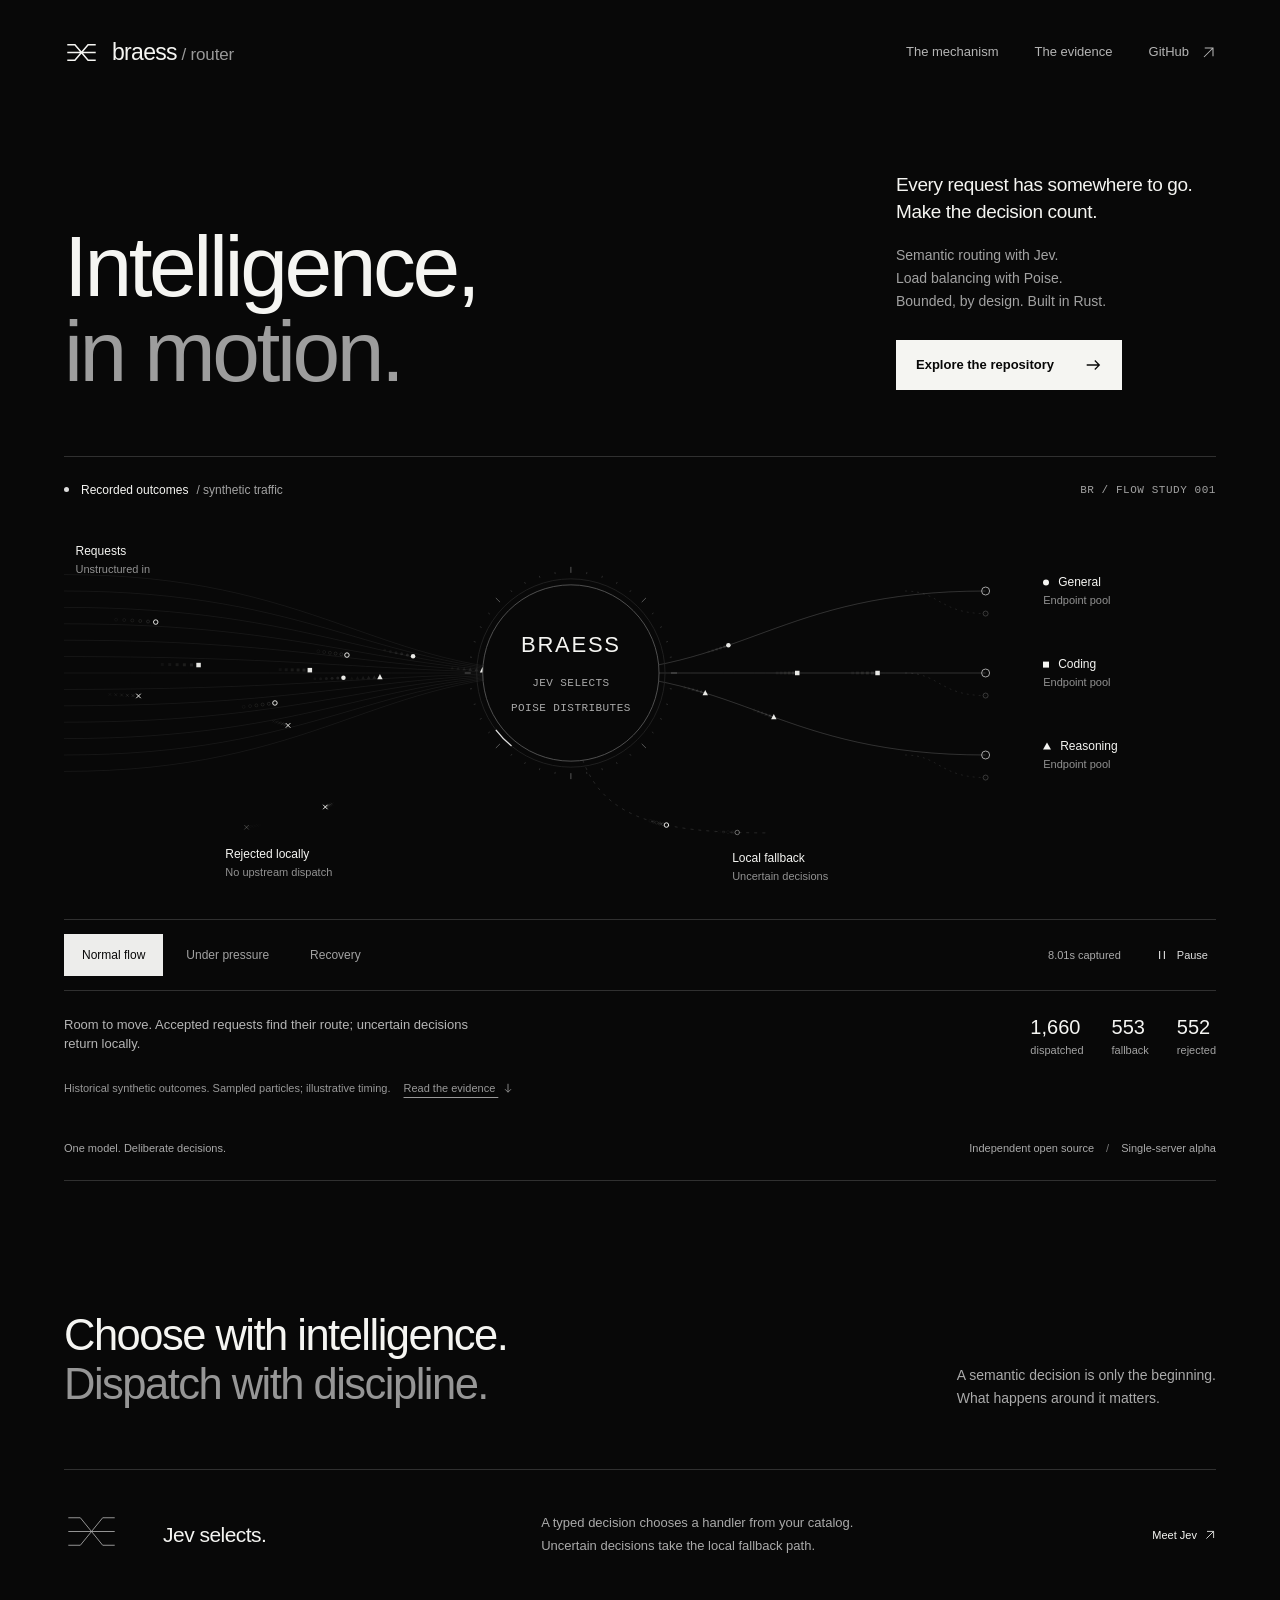
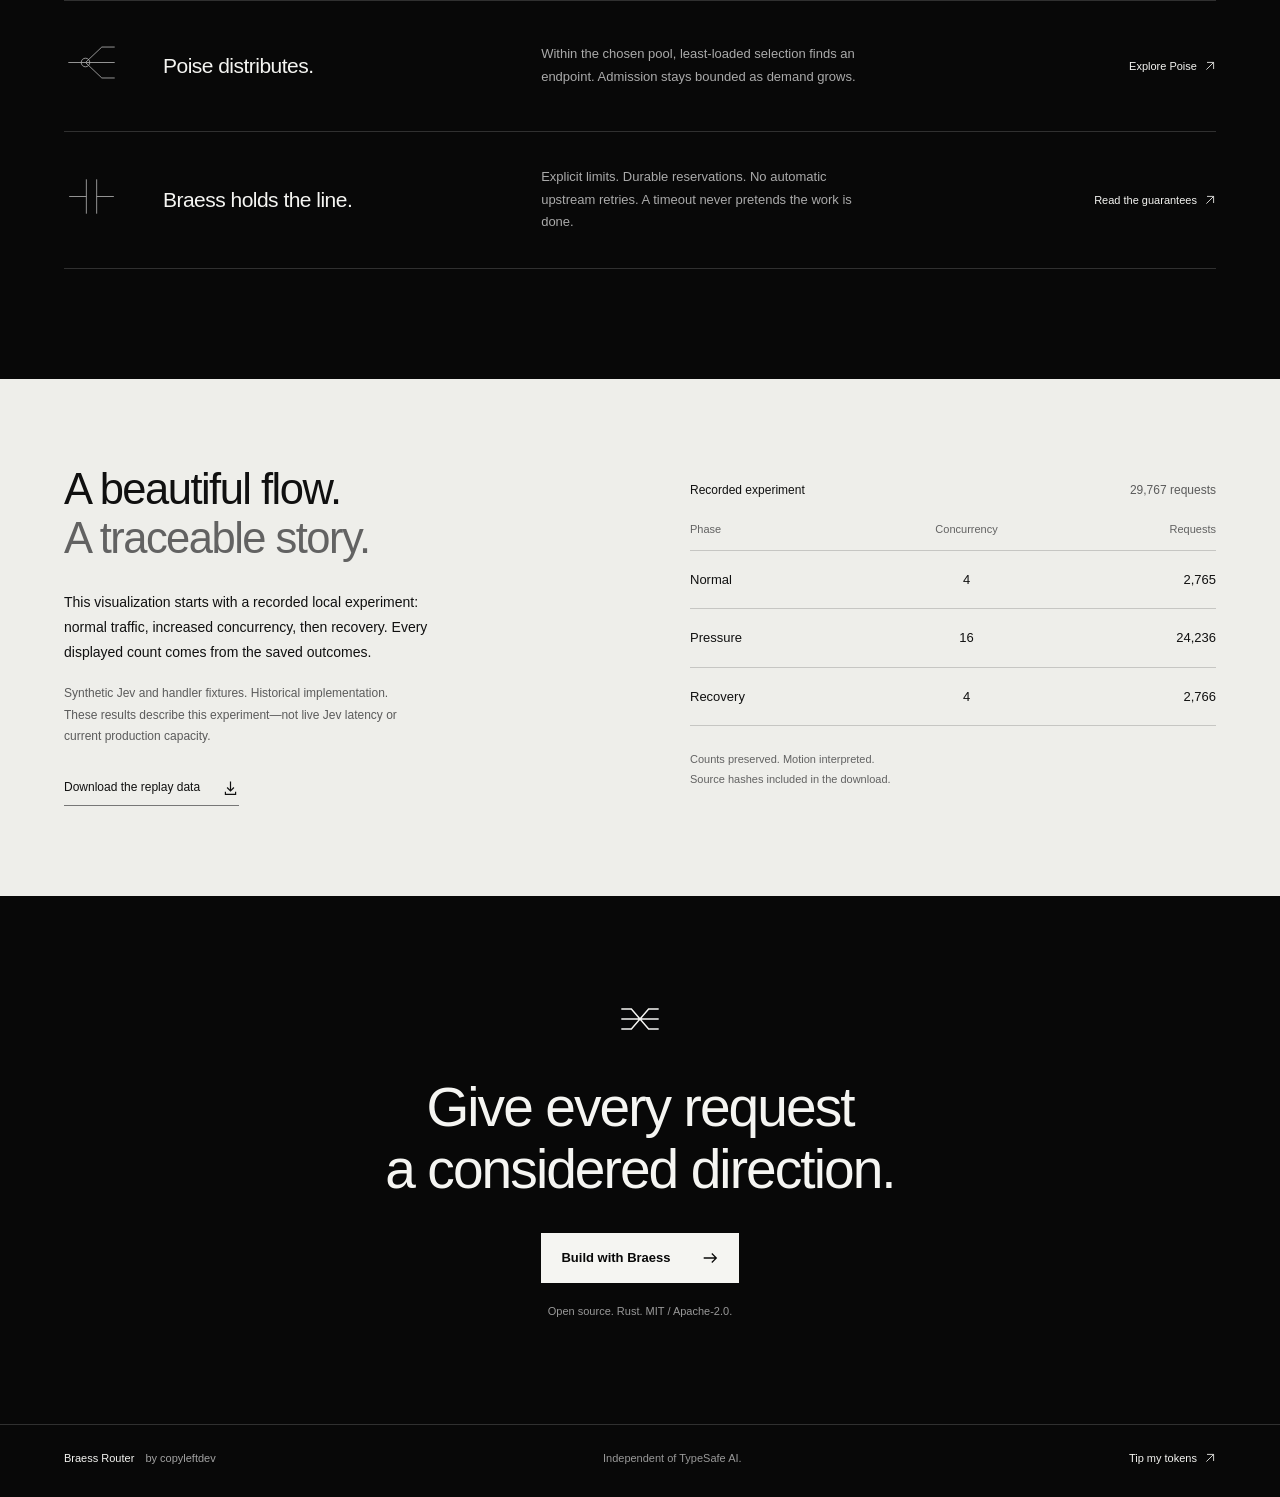
==== site/index.html @ 069a4a08 "Publish interactive Braess landing page through GitHub Pages" ====
<!doctype html>
<html lang="en">
<head>
<meta charset="utf-8"><meta name="viewport" content="width=device-width, initial-scale=1">
<meta name="theme-color" content="#080808">
<link rel="canonical" href="https://copyleftdev.github.io/braess-router/">
<meta property="og:title" content="Braess Router — Intelligence, in motion.">
<meta property="og:type" content="website">
<meta property="og:url" content="https://copyleftdev.github.io/braess-router/">
<meta property="og:description" content="Semantic routing with Jev. Load balancing with Poise. Explore Braess through an interactive traffic visualization.">
<title>Braess Router — Intelligence, in motion.</title>
<meta name="description" content="A bounded Rust semantic router powered by Jev and Poise. Explore recorded synthetic traffic through an interactive routing visualization.">
<link rel="icon" href="assets/mark.svg" type="image/svg+xml">
<link rel="preload" href="assets/archivo-400.ttf" as="font" type="font/ttf" crossorigin>
<link rel="stylesheet" href="style.css">
<script src="traffic-data.js" defer></script><script src="app.js" defer></script>
</head>
<body>
<a class="skip" href="#main">Skip to content</a>
<header class="masthead wrap">
<a class="brand" href="#" aria-label="Braess Router home"><svg viewBox="0 0 32 32" aria-hidden="true"><path d="M3 9h7l12 14h7M3 23h7L22 9h7M3 16h26"/></svg><span>braess<span class="brand-light"> / router</span></span></a>
<nav aria-label="Main navigation"><a href="#mechanism">The mechanism</a><a href="#evidence">The evidence</a><a class="nav-github" href="https://github.com/copyleftdev/braess-router">GitHub <svg viewBox="0 0 20 20" aria-hidden="true"><path d="M4 16 16 4M5 4h11v11"/></svg></a></nav>
</header>
<main id="main">
<section class="hero wrap" aria-labelledby="hero-title">
<div class="hero-heading"><h1 id="hero-title">Intelligence,<br><span>in motion.</span></h1><div class="hero-copy"><p>Every request has somewhere to go.<br>Make the decision count.</p><p class="intro">Semantic routing with Jev.<br>Load balancing with Poise.<br>Bounded, by design. Built in Rust.</p><a class="button" href="https://github.com/copyleftdev/braess-router">Explore the repository <svg viewBox="0 0 20 20" aria-hidden="true"><path d="M3 10h14m-5-5 5 5-5 5"/></svg></a></div></div>
<div class="instrument" id="replay">
<div class="instrument-heading"><span class="replay-label"><span class="signal" aria-hidden="true"></span>Recorded outcomes <span class="muted">/ synthetic traffic</span></span><span class="instrument-id">BR / FLOW STUDY 001</span></div>
<div class="flow-stage"><canvas id="traffic" aria-hidden="true"></canvas>
<div class="diagram-label intake"><strong>Requests</strong><span>Unstructured in</span></div>
<div class="router-label"><span class="router-word">BRAESS</span><span>JEV SELECTS<br>POISE DISTRIBUTES</span></div>
<div class="diagram-label route route-general"><strong><i class="shape circle"></i>General</strong><span>Endpoint pool</span></div>
<div class="diagram-label route route-coding"><strong><i class="shape square"></i>Coding</strong><span>Endpoint pool</span></div>
<div class="diagram-label route route-reasoning"><strong><i class="shape triangle"></i>Reasoning</strong><span>Endpoint pool</span></div>
<div class="diagram-label fallback"><strong>Local fallback</strong><span>Uncertain decisions</span></div>
<div class="diagram-label rejected"><strong>Rejected locally</strong><span>No upstream dispatch</span></div>
</div>
<p class="sr-only">Requests move into Braess. Jev chooses general, coding or reasoning; Poise chooses an endpoint in that pool. Uncertain decisions return locally. Requests rejected at admission never reach Jev. Motion is illustrative; recorded counts appear below.</p>
<div class="replay-controls"><div class="phase-tabs" role="group" aria-label="Traffic phase"><button data-phase="0" aria-pressed="true">Normal flow</button><button data-phase="1" aria-pressed="false">Under pressure</button><button data-phase="2" aria-pressed="false">Recovery</button></div><div class="playback"><span id="phase-time">8.01s captured</span><button id="play-toggle" aria-label="Pause animation"><svg class="pause-icon" viewBox="0 0 20 20" aria-hidden="true"><path d="M7 5v10M13 5v10"/></svg><span>Pause</span></button></div></div>
<div class="phase-detail" aria-live="polite"><p id="phase-story">Room to move. Accepted requests find their route; uncertain decisions return locally.</p><div class="phase-counts"><span><strong id="count-routed">1,660</strong> dispatched</span><span><strong id="count-fallback">553</strong> fallback</span><span><strong id="count-rejected">552</strong> rejected</span></div></div>
<p class="replay-note">Historical synthetic outcomes. Sampled particles; illustrative timing. <a href="#evidence">Read the evidence <svg class="inline-arrow" viewBox="0 0 20 20" aria-hidden="true"><path d="M10 3v14m-5-5 5 5 5-5"/></svg></a></p>
<noscript><p class="no-script">The interactive replay needs JavaScript. The mechanism and recorded experiment remain available below.</p></noscript>
</div>
<div class="hero-foot"><span>One model. Deliberate decisions.</span><span>Independent open source <span class="separator">/</span> Single-server alpha</span></div>
</section>
<section id="mechanism" class="mechanism wrap" aria-labelledby="mechanism-title"><div class="section-lead"><h2 id="mechanism-title">Choose with intelligence.<br><span>Dispatch with discipline.</span></h2><p>A semantic decision is only the beginning.<br>What happens around it matters.</p></div><div class="mechanism-rows">
<article><div class="mechanism-glyph" aria-hidden="true"><svg viewBox="0 0 64 64"><path d="M5 16h14l26 32h14M5 32h54M5 48h14l26-32h14"/></svg></div><h3>Jev selects.</h3><p>A typed decision chooses a handler from your catalog. Uncertain decisions take the local fallback path.</p><a href="https://docs.typesafe.ai/introduction">Meet Jev <svg class="inline-arrow" viewBox="0 0 20 20" aria-hidden="true"><path d="M4 16 16 4M5 4h11v11"/></svg></a></article>
<article><div class="mechanism-glyph" aria-hidden="true"><svg viewBox="0 0 64 64"><path d="M5 32h20m0 0 19-18h15M25 32h34M25 32l19 18h15"/><circle cx="25" cy="32" r="5"/></svg></div><h3>Poise distributes.</h3><p>Within the chosen pool, least-loaded selection finds an endpoint. Admission stays bounded as demand grows.</p><a href="https://github.com/copyleftdev/poise-rs">Explore Poise <svg class="inline-arrow" viewBox="0 0 20 20" aria-hidden="true"><path d="M4 16 16 4M5 4h11v11"/></svg></a></article>
<article><div class="mechanism-glyph" aria-hidden="true"><svg viewBox="0 0 64 64"><path d="M6 32h20m12 0h20M26 12v40M38 12v40"/></svg></div><h3>Braess holds the line.</h3><p>Explicit limits. Durable reservations. No automatic upstream retries. A timeout never pretends the work is done.</p><a href="https://github.com/copyleftdev/braess-router/blob/main/docs/OPERATIONS.md">Read the guarantees <svg class="inline-arrow" viewBox="0 0 20 20" aria-hidden="true"><path d="M4 16 16 4M5 4h11v11"/></svg></a></article>
</div></section>
<section id="evidence" class="evidence" aria-labelledby="evidence-title"><div class="wrap evidence-inner"><div><h2 id="evidence-title">A beautiful flow.<br><span>A traceable story.</span></h2><p>This visualization starts with a recorded local experiment: normal traffic, increased concurrency, then recovery. Every displayed count comes from the saved outcomes.</p><p class="evidence-limit">Synthetic Jev and handler fixtures. Historical implementation. These results describe this experiment—not live Jev latency or current production capacity.</p><a class="text-link" href="traffic-data.json" download>Download the replay data <svg viewBox="0 0 20 20" aria-hidden="true"><path d="M10 3v11m-4-4 4 4 4-4M4 15v3h12v-3"/></svg></a></div><div class="evidence-table"><div class="table-title"><span>Recorded experiment</span><span>29,767 requests</span></div><table><caption class="sr-only">Historical synthetic request outcomes by load phase</caption><thead><tr><th scope="col">Phase</th><th scope="col">Concurrency</th><th scope="col">Requests</th></tr></thead><tbody><tr><th scope="row">Normal</th><td>4</td><td>2,765</td></tr><tr><th scope="row">Pressure</th><td>16</td><td>24,236</td></tr><tr><th scope="row">Recovery</th><td>4</td><td>2,766</td></tr></tbody></table><p>Counts preserved. Motion interpreted.<br>Source hashes included in the download.</p></div></div></section>
<section class="closing wrap"><div class="closing-mark" aria-hidden="true"><svg viewBox="0 0 32 32"><path d="M3 9h7l12 14h7M3 23h7L22 9h7M3 16h26"/></svg></div><h2>Give every request<br>a considered direction.</h2><a class="button" href="https://github.com/copyleftdev/braess-router">Build with Braess <svg viewBox="0 0 20 20" aria-hidden="true"><path d="M3 10h14m-5-5 5 5-5 5"/></svg></a><p>Open source. Rust. MIT / Apache-2.0.</p></section>
</main><footer class="wrap"><span>Braess Router <span class="muted">by copyleftdev</span></span><p>Independent of TypeSafe AI.</p><a href="https://tokentip.to/@copyleftdev">Tip my tokens <svg class="inline-arrow" viewBox="0 0 20 20" aria-hidden="true"><path d="M4 16 16 4M5 4h11v11"/></svg></a></footer>
</body></html>
---- site/style.css ----
@font-face{font-family:Archivo;src:url('assets/archivo-400.ttf') format('truetype');font-weight:400;font-display:swap}
@font-face{font-family:Archivo;src:url('assets/archivo-600.ttf') format('truetype');font-weight:600;font-display:swap}
:root{--bg:#080808;--ink:#f5f5f2;--muted:#a2a2a2;--line:#303030;--surface:#111;--font:Archivo,Helvetica,sans-serif;--space:clamp(22px,5vw,80px)}
*{box-sizing:border-box}html{scroll-behavior:smooth;scroll-padding-top:30px;scrollbar-color:#666 var(--bg)}body{margin:0;background:var(--bg);color:var(--ink);font-family:var(--font);font-size:16px;line-height:1.5;-webkit-font-smoothing:antialiased}::selection{background:#eee;color:#080808}a{color:inherit;text-decoration:none;text-underline-offset:5px}button{font:inherit;cursor:pointer}button,a{-webkit-tap-highlight-color:transparent}a:focus-visible,button:focus-visible{outline:2px solid var(--ink);outline-offset:6px}svg{fill:none;stroke:currentColor;stroke-width:1.4;width:20px;height:20px}button:disabled{opacity:.5;cursor:default}.wrap{max-width:1440px;margin-inline:auto;padding-inline:var(--space)}.muted{color:var(--muted)}.sr-only{position:absolute;width:1px;height:1px;padding:0;margin:-1px;overflow:hidden;clip:rect(0,0,0,0);white-space:nowrap;border:0}.skip{position:fixed;top:10px;left:10px;background:var(--ink);color:var(--bg);padding:12px 20px;z-index:10;transform:translateY(-150%)}.skip:focus{transform:translateY(0)}
.masthead{height:104px;display:flex;align-items:center;justify-content:space-between;gap:24px}.brand{display:flex;align-items:center;gap:13px;font-size:23px;letter-spacing:-.03em}.brand svg{width:35px;height:35px}.brand-light{color:#999;font-size:17px;letter-spacing:-.01em}.masthead nav{display:flex;align-items:center;gap:36px;font-size:13px}.masthead nav a{color:#b5b5b5}.masthead nav a:hover{color:var(--ink)}.nav-github{display:flex;gap:12px;align-items:center}.nav-github svg{width:15px;height:15px}
.hero-heading{display:flex;justify-content:space-between;align-items:flex-end;gap:48px;padding-top:68px;padding-bottom:62px}h1,h2,h3,p{margin:0}h1{font-size:clamp(58px,6.7vw,96px);line-height:.99;font-weight:400;letter-spacing:-.04em;text-wrap:balance}h1 span{color:#9d9d9d}.hero-copy{width:320px;padding-bottom:4px}.hero-copy>p:first-child{font-size:19px;line-height:1.4;letter-spacing:-.02em}.intro{color:var(--muted);font-size:14px;line-height:1.65;margin-top:19px}.button{display:inline-flex;align-items:center;justify-content:space-between;gap:30px;background:var(--ink);color:var(--bg);font-size:13px;font-weight:600;padding:15px 20px;min-height:48px;transition:background .2s}.button:hover{background:#cecece}.hero-copy .button{margin-top:27px}.button svg{width:18px;height:18px}
.instrument{border-top:1px solid var(--line)}.instrument-heading{display:flex;justify-content:space-between;align-items:center;gap:16px;padding-top:24px;font-size:12px}.replay-label{display:flex;align-items:center;gap:8px}.signal{width:5px;height:5px;border-radius:50%;background:#ddd;margin-right:4px}.instrument-id{font:11px/1.5 monospace;letter-spacing:.05em;color:var(--muted)}.flow-stage{position:relative;height:410px;margin-top:10px}canvas{display:block;width:100%;height:100%}.diagram-label{position:absolute;pointer-events:none;font-size:12px;line-height:1.6}.diagram-label strong{font-weight:400;display:flex;align-items:center;gap:9px}.diagram-label span{display:block;color:#929292;font-size:11px}.intake{left:1%;top:8%}.router-label{position:absolute;top:40%;left:44%;transform:translate(-50%,-50%);text-align:center;pointer-events:none}.router-word{display:block;font-size:22px;letter-spacing:.08em;margin-bottom:8px}.router-label>span:last-child{font:11px/1.8 monospace;color:#aaa;letter-spacing:.04em}.route{left:85%;transform:translateY(-50%)}.route-general{top:20%}.route-coding{top:40%}.route-reasoning{top:60%}.fallback{left:58%;top:83%}.rejected{left:14%;top:82%;opacity:1}.instrument.pressure .rejected{opacity:1}.shape{display:inline-block;width:6px;height:6px;background:var(--ink)}.circle{border-radius:50%}.triangle{width:0;height:0;background:none;border-left:4px solid transparent;border-right:4px solid transparent;border-bottom:7px solid var(--ink)}
.replay-controls{display:flex;justify-content:space-between;align-items:center;gap:20px;border-top:1px solid var(--line);border-bottom:1px solid var(--line);padding:13px 0}.phase-tabs{display:flex;gap:5px}.phase-tabs button{border:0;background:none;color:#a2a2a2;font-size:12px;padding:11px 18px;min-height:42px;transition:background .2s,color .2s}.phase-tabs button[aria-pressed=true]{background:#ededeb;color:var(--bg)}.phase-tabs button:hover:not([aria-pressed=true]){background:#222;color:#fff}.playback{display:flex;align-items:center;gap:25px;font-size:11px;color:#aaa;font-variant-numeric:tabular-nums}.playback button{display:flex;align-items:center;gap:7px;background:none;border:0;color:#ddd;min-height:44px;padding:8px}.playback svg{width:16px;height:16px}.phase-detail{display:flex;justify-content:space-between;gap:35px;padding-top:24px;align-items:start}.phase-detail>p{max-width:440px;font-size:13px;color:#b5b5b5;min-height:42px}.phase-counts{display:flex;gap:28px;font-size:11px;color:var(--muted);white-space:nowrap}.phase-counts span{display:flex;flex-direction:column;gap:3px}.phase-counts strong{font:400 20px/1.2 var(--font);font-variant-numeric:tabular-nums;color:var(--ink)}.replay-note{font-size:11px;color:#999;margin-top:22px}.replay-note a{margin-left:10px;text-decoration:underline}.hero-foot{display:flex;justify-content:space-between;margin-top:43px;padding-bottom:24px;border-bottom:1px solid var(--line);font-size:11px;color:#aaa}.separator{margin:0 9px;color:#777}
.mechanism{padding-top:130px;padding-bottom:110px}.section-lead{display:flex;align-items:end;justify-content:space-between;gap:35px;margin-bottom:60px}h2{font-size:clamp(32px,3.4vw,49px);line-height:1.12;letter-spacing:-.035em;font-weight:400;text-wrap:balance}h2 span{color:#969696}.section-lead>p{color:#aaa;font-size:14px;line-height:1.6}.mechanism-rows{border-top:1px solid var(--line)}.mechanism-rows article{display:grid;grid-template-columns:75px 1fr 1.4fr 155px;gap:24px;align-items:center;border-bottom:1px solid var(--line);padding:34px 0}.mechanism-glyph svg{width:55px;height:55px;stroke:#aaa;stroke-width:1}.mechanism-rows h3{font-size:21px;font-weight:400;letter-spacing:-.025em}.mechanism-rows p{font-size:13px;color:#aaa;max-width:46ch;line-height:1.75}.mechanism-rows a{font-size:11px;text-align:right}.mechanism-rows a:hover,.text-link:hover,footer a:hover{text-decoration:underline}
.evidence{background:#eeeeea;color:#101010}.evidence-inner{padding-top:86px;padding-bottom:90px;display:grid;grid-template-columns:1fr 1fr;gap:100px}.evidence h2 span{color:#626262}.evidence h2{margin-bottom:27px}.evidence p{font-size:14px;max-width:51ch;line-height:1.8}.evidence .evidence-limit{color:#5b5b5b;font-size:12px;margin-top:18px}.text-link{display:inline-flex;gap:22px;align-items:center;margin-top:30px;font-size:12px;border-bottom:1px solid #777;padding-bottom:9px}.text-link svg{width:17px;height:17px}.evidence-table{align-self:center}.table-title{display:flex;justify-content:space-between;gap:15px;font-size:12px;margin-bottom:22px}.table-title span:last-child{color:#5b5b5b}table{border-collapse:collapse;width:100%;text-align:left;font-size:13px;font-variant-numeric:tabular-nums}td,th{padding:19px 0;border-bottom:1px solid #c6c6c3;font-weight:400}thead th{color:#626262;font-size:11px;padding-top:0;padding-bottom:12px}td:last-child,th:last-child{text-align:right}td:nth-child(2),th:nth-child(2){text-align:center}.evidence-table>p{font-size:11px;color:#626262;margin-top:24px}.evidence a:focus-visible{outline-color:#111}
.closing{padding-top:100px;padding-bottom:105px;text-align:center}.closing-mark svg{width:46px;height:46px;stroke-width:1;margin-bottom:28px}.closing h2{font-size:clamp(38px,4.3vw,62px)}.closing .button{margin-top:33px}.closing>p{font-size:11px;color:#999;margin-top:20px}footer{border-top:1px solid var(--line);padding-top:25px;padding-bottom:30px;display:flex;justify-content:space-between;gap:24px;font-size:11px}footer p{color:#999}footer .muted{margin-left:8px}.no-script{padding:20px;font-size:13px}
@media(min-width:1500px){.flow-stage{height:440px}}
@media(max-width:1000px){.hero-heading{gap:30px}.hero-copy{width:270px}.flow-stage{height:350px}.mechanism-rows article{grid-template-columns:55px 1fr 1.4fr;gap:20px}.mechanism-rows a{grid-column:3;text-align:left}.evidence-inner{gap:45px}.section-lead>p{max-width:240px}.phase-counts{gap:16px}}
@media(max-width:650px){.masthead{height:80px}.brand{font-size:21px}.brand-light{font-size:14px}.masthead nav>a:not(.nav-github){display:none}.masthead nav{gap:0}.hero-heading{display:block;padding-top:35px;padding-bottom:40px}h1{font-size:clamp(54px,12vw,76px)}.hero-copy{margin-top:30px;width:auto;display:grid;grid-template-columns:1fr auto;gap:0 15px;align-items:start}.hero-copy>p:first-child{font-size:16px;grid-column:1/-1}.intro{font-size:12px;margin-top:16px}.hero-copy .button{font-size:11px;padding:12px;gap:12px;margin-top:20px}.instrument-id{display:none}.instrument-heading{font-size:11px;padding-top:20px}.flow-stage{height:310px;margin-inline:-12px}.router-word{font-size:14px;letter-spacing:.06em;margin-bottom:5px}.router-label>span:last-child{font-size:11px;line-height:1.7}.diagram-label{font-size:11px}.diagram-label span{font-size:11px}.route{left:82%}.route span{display:none}.intake{top:7%;left:5%}.fallback{left:52%;top:85%}.rejected{left:8%;top:83%;max-width:95px}.shape{width:4px;height:4px}.triangle{width:0;height:0;border-left-width:3px;border-right-width:3px;border-bottom-width:5px}.diagram-label strong{gap:5px}.replay-controls{gap:8px;align-items:center;padding:10px 0}.phase-tabs{gap:0;flex:1}.phase-tabs button{padding:10px 9px;font-size:11px;min-height:44px}.playback{gap:0}.playback>span{display:none}.playback button{padding:8px 2px}.playback button>span{display:none}.phase-detail{flex-direction:column;gap:16px;padding-top:19px}.phase-detail>p{font-size:12px;min-height:36px}.phase-counts{width:100%;justify-content:space-between;padding-right:10px}.phase-counts strong{font-size:21px}.replay-note{font-size:11px;line-height:1.8;margin-top:18px;max-width:290px}.replay-note a{margin-left:0;display:block}.hero-foot{margin-top:30px;font-size:11px;gap:16px}.hero-foot>span:last-child{max-width:145px;text-align:right}.separator{margin:0 3px}.mechanism{padding-top:76px;padding-bottom:65px}.section-lead{display:block;margin-bottom:32px}.section-lead>p{font-size:13px;margin-top:22px;max-width:none}.mechanism-rows article{grid-template-columns:45px 1fr;gap:13px 20px;padding:26px 0}.mechanism-glyph{grid-row:1/3;align-self:start}.mechanism-glyph svg{width:40px;height:40px}.mechanism-rows h3{font-size:20px}.mechanism-rows p{grid-column:2;font-size:12px}.mechanism-rows a{grid-column:2;font-size:11px}.evidence-inner{grid-template-columns:1fr;gap:45px;padding-top:60px;padding-bottom:58px}.evidence h2{font-size:34px}.evidence p{font-size:13px}.evidence .evidence-limit{font-size:11px}.closing{padding-top:67px;padding-bottom:68px}footer{flex-wrap:wrap;gap:14px;font-size:11px}footer p{order:3;flex-basis:100%}.closing h2{font-size:37px}}
@media(prefers-reduced-motion:reduce){html{scroll-behavior:auto}*,*::before,*::after{transition:none!important}}

/* Small screens retain the router name; the mechanism below provides its two steps. */
@media(max-width:650px){.router-label>span:last-child{display:none}.router-word{font-size:14px;margin:0}.replay-label{flex-wrap:wrap;gap:5px}.phase-tabs button{padding-inline:7px}.hero-foot{line-height:1.7}.hero-foot>span:first-child{max-width:125px}.replay-note{font-size:11px}.diagram-label span{font-size:11px}.rejected{max-width:110px}.fallback{left:54%}.mechanism-rows p{font-size:14px}.evidence .evidence-limit{font-size:12px}}

.inline-arrow{width:12px;height:12px;vertical-align:-2px;margin-left:4px}
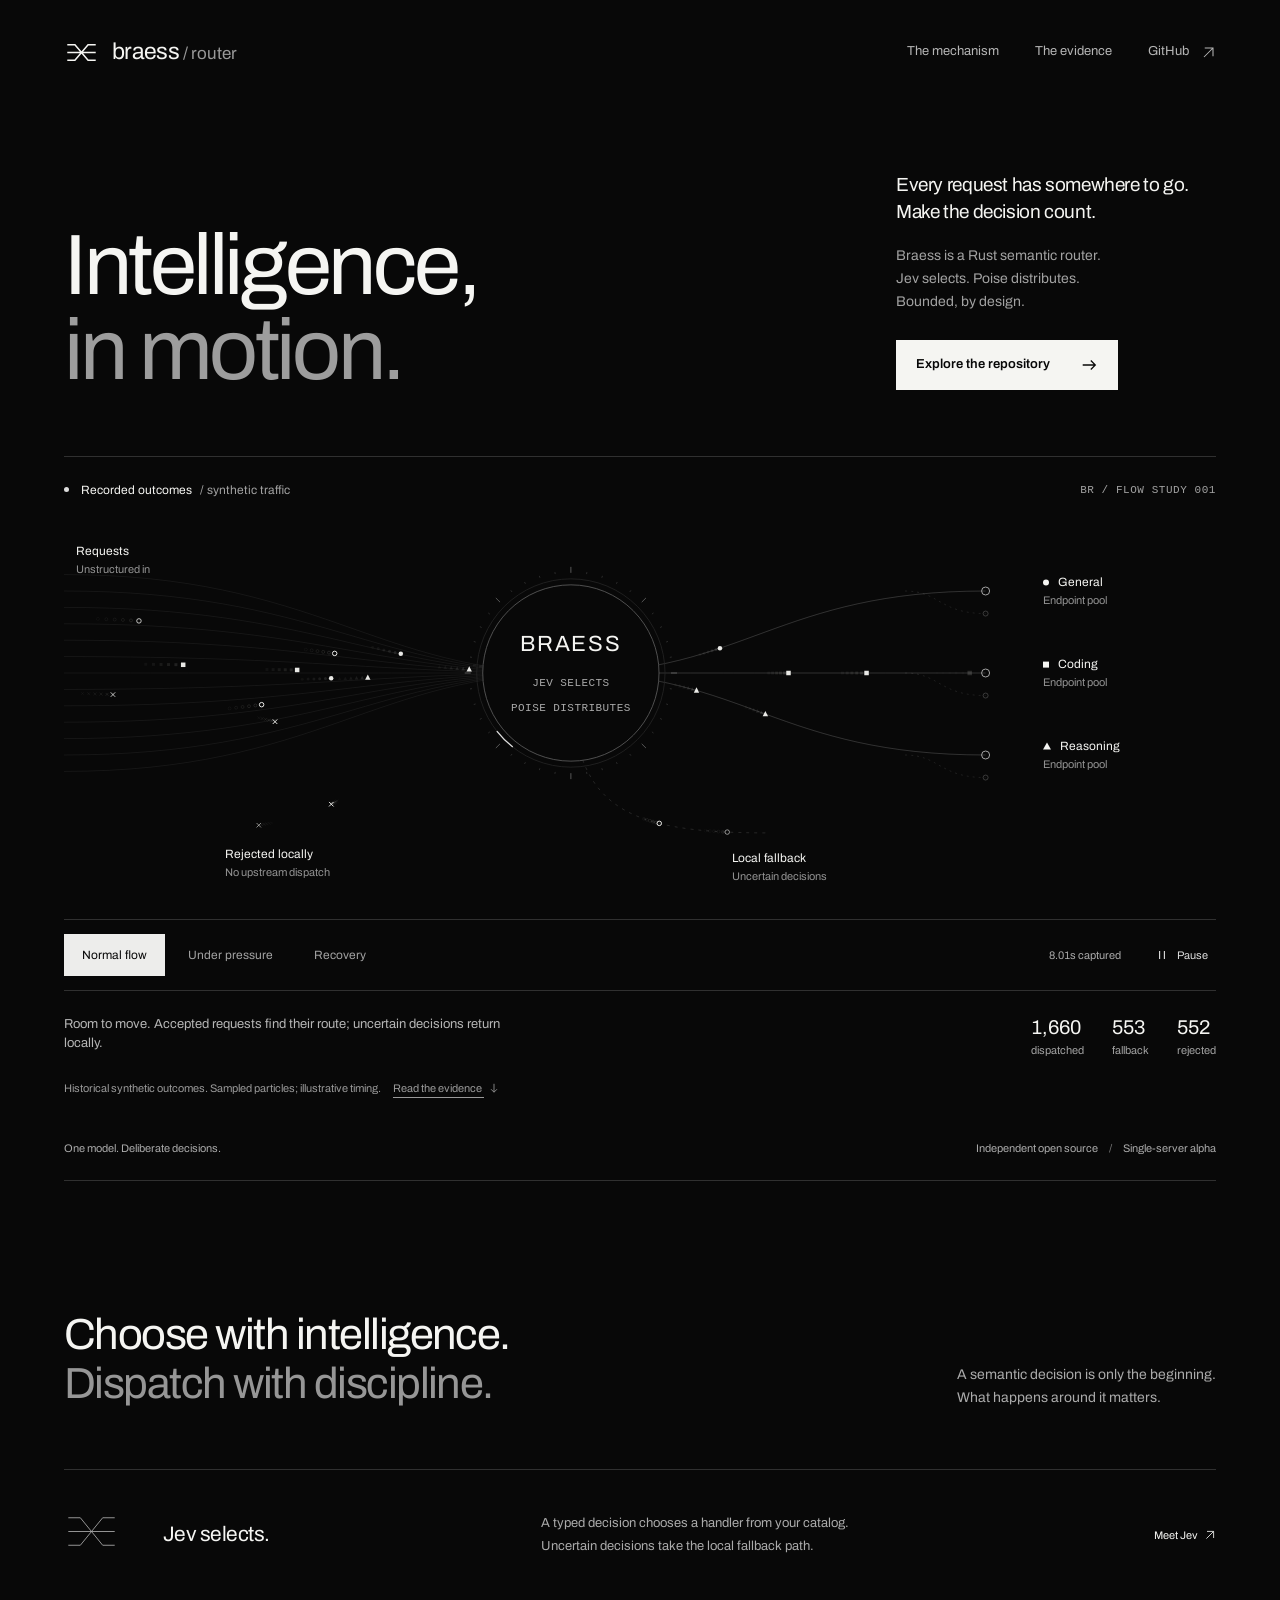
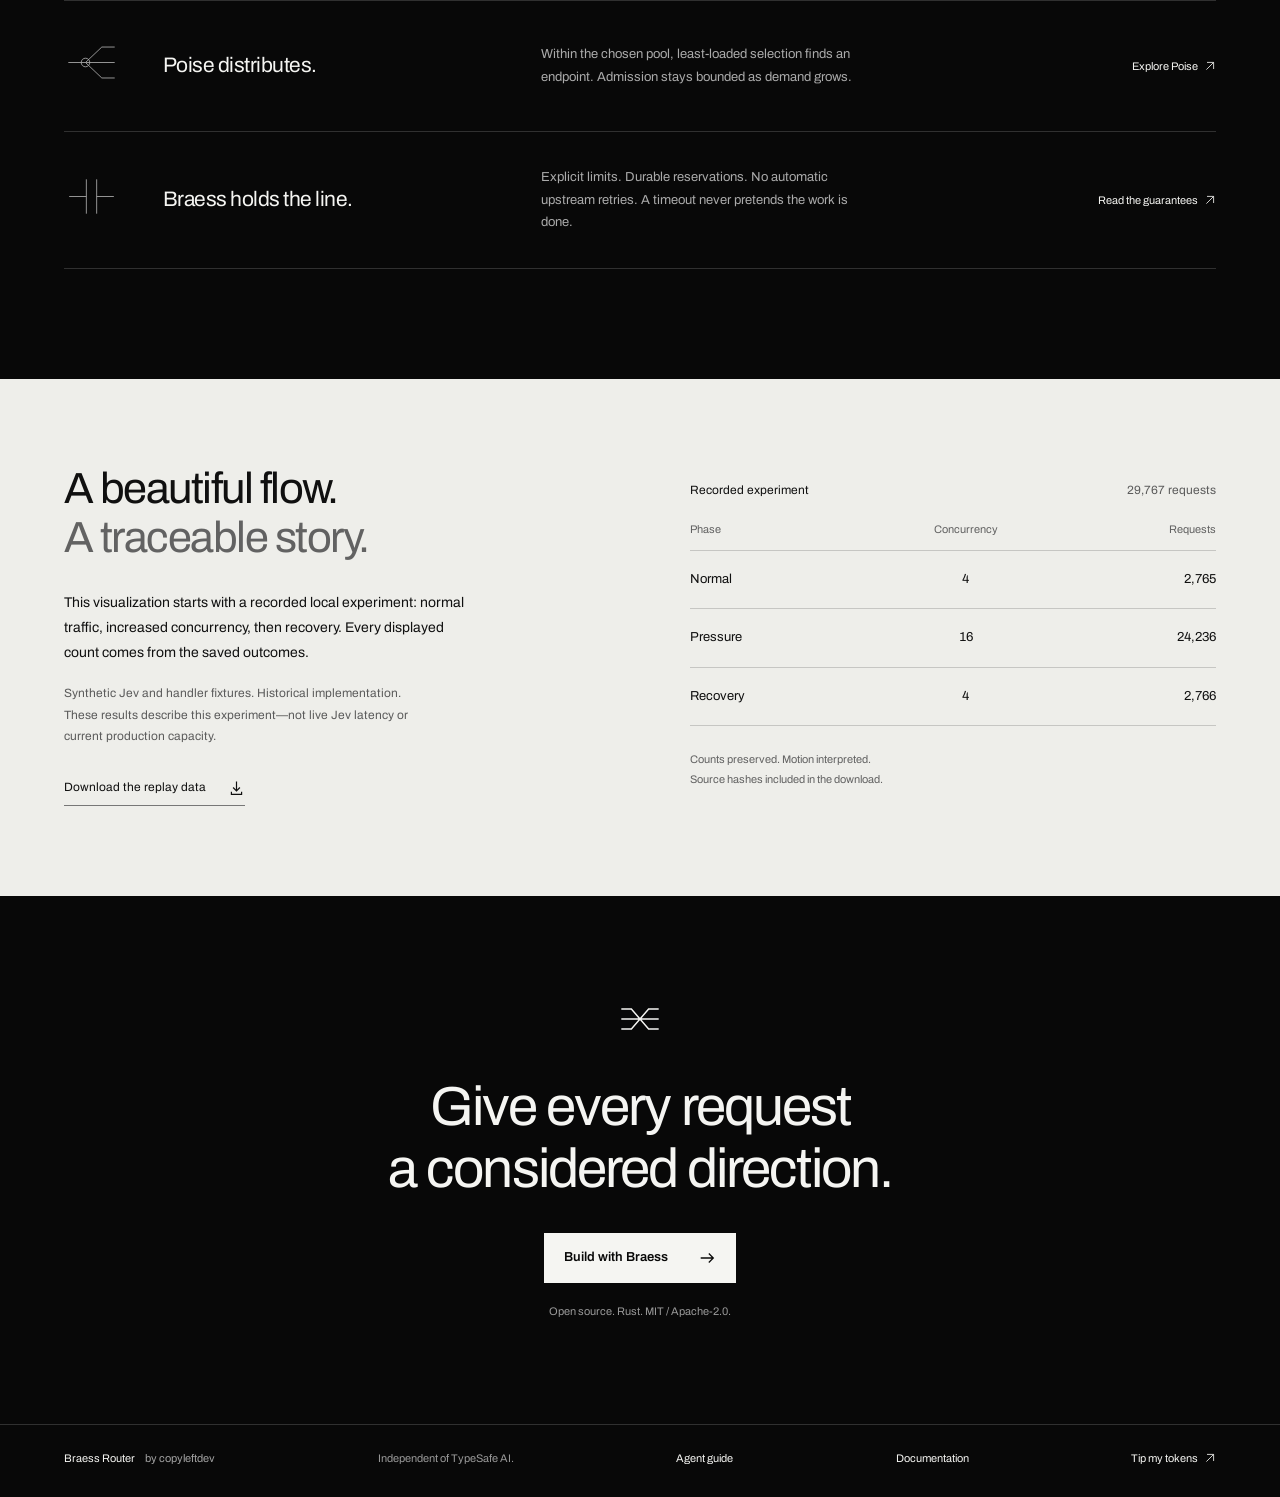
==== commit fc112e46: "Add verified search metadata, agent guides and social previews" ====
--- a/site/index.html
+++ b/site/index.html
@@ -2,18 +2,89 @@
 <html lang="en">
 <head>
 <meta charset="utf-8"><meta name="viewport" content="width=device-width, initial-scale=1">
+<meta name="robots" content="index, follow, max-image-preview:large">
+<meta name="author" content="copyleftdev">
 <meta name="theme-color" content="#080808">
 <link rel="canonical" href="https://copyleftdev.github.io/braess-router/">
-<meta property="og:title" content="Braess Router — Intelligence, in motion.">
+<meta property="og:title" content="Jev Semantic Router in Rust | Braess Router">
 <meta property="og:type" content="website">
 <meta property="og:url" content="https://copyleftdev.github.io/braess-router/">
-<meta property="og:description" content="Semantic routing with Jev. Load balancing with Poise. Explore Braess through an interactive traffic visualization.">
-<title>Braess Router — Intelligence, in motion.</title>
-<meta name="description" content="A bounded Rust semantic router powered by Jev and Poise. Explore recorded synthetic traffic through an interactive routing visualization.">
+<meta property="og:description" content="Route requests with Jev and balance endpoints with Poise. Explore Braess Router, an open-source Rust router with bounded admission and explicit fallback.">
+<meta property="og:site_name" content="Braess Router">
+<meta property="og:locale" content="en_US">
+<meta property="og:image" content="https://copyleftdev.github.io/braess-router/assets/social-card.png">
+<meta property="og:image:width" content="1200">
+<meta property="og:image:height" content="630">
+<meta property="og:image:type" content="image/png">
+<meta property="og:image:alt" content="Braess Router: Jev selects, Poise distributes. Monochrome request paths converge on the router and split into endpoint pools.">
+<meta name="twitter:card" content="summary_large_image">
+<meta name="twitter:title" content="Jev Semantic Router in Rust | Braess Router">
+<meta name="twitter:description" content="Route requests with Jev and balance endpoints with Poise. Explore Braess Router, an open-source Rust router with bounded admission and explicit fallback.">
+<meta name="twitter:image" content="https://copyleftdev.github.io/braess-router/assets/social-card.png">
+<meta name="twitter:image:alt" content="Braess Router — a bounded Rust semantic router powered by Jev and Poise.">
+<link rel="alternate" type="text/markdown" href="index.md" title="Braess Router in Markdown">
+<link rel="describedby" href="llms.txt" type="text/plain">
+<link rel="sitemap" href="sitemap.xml" type="application/xml">
+<title>Jev Semantic Router in Rust | Braess Router</title>
+<meta name="description" content="Route requests with Jev and balance endpoints with Poise. Explore Braess Router, an open-source Rust router with bounded admission and explicit fallback.">
 <link rel="icon" href="assets/mark.svg" type="image/svg+xml">
-<link rel="preload" href="assets/archivo-400.ttf" as="font" type="font/ttf" crossorigin>
+<link rel="preload" href="assets/archivo-400.woff2" as="font" type="font/woff2" crossorigin>
 <link rel="stylesheet" href="style.css">
 <script src="traffic-data.js" defer></script><script src="app.js" defer></script>
+<script type="application/ld+json">
+{
+  "@context": "https://schema.org",
+  "@graph": [
+    {
+      "@type": "WebSite",
+      "@id": "https://copyleftdev.github.io/braess-router/#website",
+      "url": "https://copyleftdev.github.io/braess-router/",
+      "name": "Braess Router",
+      "inLanguage": "en"
+    },
+    {
+      "@type": "WebPage",
+      "@id": "https://copyleftdev.github.io/braess-router/#webpage",
+      "url": "https://copyleftdev.github.io/braess-router/",
+      "name": "Jev Semantic Router in Rust | Braess Router",
+      "description": "Route requests with Jev and balance endpoints with Poise. Explore Braess Router, an open-source Rust router with bounded admission and explicit fallback.",
+      "isPartOf": {
+        "@id": "https://copyleftdev.github.io/braess-router/#website"
+      },
+      "about": {
+        "@id": "https://copyleftdev.github.io/braess-router/#source"
+      },
+      "inLanguage": "en",
+      "primaryImageOfPage": {
+        "@type": "ImageObject",
+        "url": "https://copyleftdev.github.io/braess-router/assets/social-card.png",
+        "width": 1200,
+        "height": 630
+      }
+    },
+    {
+      "@type": "SoftwareSourceCode",
+      "@id": "https://copyleftdev.github.io/braess-router/#source",
+      "name": "Braess Router",
+      "description": "Independent open-source Rust semantic router: Jev selects a handler, Poise selects an endpoint; bounded admission and explicit local fallback. Single-server alpha with loopback-only handlers.",
+      "url": "https://copyleftdev.github.io/braess-router/",
+      "codeRepository": "https://github.com/copyleftdev/braess-router",
+      "programmingLanguage": {
+        "@type": "ComputerLanguage",
+        "name": "Rust"
+      },
+      "runtimePlatform": "Linux",
+      "license": "https://github.com/copyleftdev/braess-router/blob/main/README.md#why-braess",
+      "author": {
+        "@type": "Person",
+        "name": "copyleftdev",
+        "url": "https://github.com/copyleftdev"
+      },
+      "isAccessibleForFree": true
+    }
+  ]
+}
+</script>
 </head>
 <body>
 <a class="skip" href="#main">Skip to content</a>
@@ -23,7 +94,7 @@
 </header>
 <main id="main">
 <section class="hero wrap" aria-labelledby="hero-title">
-<div class="hero-heading"><h1 id="hero-title">Intelligence,<br><span>in motion.</span></h1><div class="hero-copy"><p>Every request has somewhere to go.<br>Make the decision count.</p><p class="intro">Semantic routing with Jev.<br>Load balancing with Poise.<br>Bounded, by design. Built in Rust.</p><a class="button" href="https://github.com/copyleftdev/braess-router">Explore the repository <svg viewBox="0 0 20 20" aria-hidden="true"><path d="M3 10h14m-5-5 5 5-5 5"/></svg></a></div></div>
+<div class="hero-heading"><h1 id="hero-title">Intelligence,<br><span>in motion.</span></h1><div class="hero-copy"><p>Every request has somewhere to go.<br>Make the decision count.</p><p class="intro">Braess is a Rust semantic router.<br>Jev selects. Poise distributes.<br>Bounded, by design.</p><a class="button" href="https://github.com/copyleftdev/braess-router">Explore the repository <svg viewBox="0 0 20 20" aria-hidden="true"><path d="M3 10h14m-5-5 5 5-5 5"/></svg></a></div></div>
 <div class="instrument" id="replay">
 <div class="instrument-heading"><span class="replay-label"><span class="signal" aria-hidden="true"></span>Recorded outcomes <span class="muted">/ synthetic traffic</span></span><span class="instrument-id">BR / FLOW STUDY 001</span></div>
 <div class="flow-stage"><canvas id="traffic" aria-hidden="true"></canvas>
@@ -50,5 +121,5 @@
 </div></section>
 <section id="evidence" class="evidence" aria-labelledby="evidence-title"><div class="wrap evidence-inner"><div><h2 id="evidence-title">A beautiful flow.<br><span>A traceable story.</span></h2><p>This visualization starts with a recorded local experiment: normal traffic, increased concurrency, then recovery. Every displayed count comes from the saved outcomes.</p><p class="evidence-limit">Synthetic Jev and handler fixtures. Historical implementation. These results describe this experiment—not live Jev latency or current production capacity.</p><a class="text-link" href="traffic-data.json" download>Download the replay data <svg viewBox="0 0 20 20" aria-hidden="true"><path d="M10 3v11m-4-4 4 4 4-4M4 15v3h12v-3"/></svg></a></div><div class="evidence-table"><div class="table-title"><span>Recorded experiment</span><span>29,767 requests</span></div><table><caption class="sr-only">Historical synthetic request outcomes by load phase</caption><thead><tr><th scope="col">Phase</th><th scope="col">Concurrency</th><th scope="col">Requests</th></tr></thead><tbody><tr><th scope="row">Normal</th><td>4</td><td>2,765</td></tr><tr><th scope="row">Pressure</th><td>16</td><td>24,236</td></tr><tr><th scope="row">Recovery</th><td>4</td><td>2,766</td></tr></tbody></table><p>Counts preserved. Motion interpreted.<br>Source hashes included in the download.</p></div></div></section>
 <section class="closing wrap"><div class="closing-mark" aria-hidden="true"><svg viewBox="0 0 32 32"><path d="M3 9h7l12 14h7M3 23h7L22 9h7M3 16h26"/></svg></div><h2>Give every request<br>a considered direction.</h2><a class="button" href="https://github.com/copyleftdev/braess-router">Build with Braess <svg viewBox="0 0 20 20" aria-hidden="true"><path d="M3 10h14m-5-5 5 5-5 5"/></svg></a><p>Open source. Rust. MIT / Apache-2.0.</p></section>
-</main><footer class="wrap"><span>Braess Router <span class="muted">by copyleftdev</span></span><p>Independent of TypeSafe AI.</p><a href="https://tokentip.to/@copyleftdev">Tip my tokens <svg class="inline-arrow" viewBox="0 0 20 20" aria-hidden="true"><path d="M4 16 16 4M5 4h11v11"/></svg></a></footer>
+</main><footer class="wrap"><span>Braess Router <span class="muted">by copyleftdev</span></span><p>Independent of TypeSafe AI.</p><a href="llms.txt">Agent guide</a><a href="https://github.com/copyleftdev/braess-router/blob/main/docs/OPERATIONS.md">Documentation</a><a href="https://tokentip.to/@copyleftdev">Tip my tokens <svg class="inline-arrow" viewBox="0 0 20 20" aria-hidden="true"><path d="M4 16 16 4M5 4h11v11"/></svg></a></footer>
 </body></html>
--- a/site/style.css
+++ b/site/style.css
@@ -1,5 +1,5 @@
-@font-face{font-family:Archivo;src:url('assets/archivo-400.ttf') format('truetype');font-weight:400;font-display:swap}
-@font-face{font-family:Archivo;src:url('assets/archivo-600.ttf') format('truetype');font-weight:600;font-display:swap}
+@font-face{font-family:Archivo;src:url('assets/archivo-400.woff2') format('woff2');font-weight:400;font-display:swap}
+@font-face{font-family:Archivo;src:url('assets/archivo-600.woff2') format('woff2');font-weight:600;font-display:swap}
 :root{--bg:#080808;--ink:#f5f5f2;--muted:#a2a2a2;--line:#303030;--surface:#111;--font:Archivo,Helvetica,sans-serif;--space:clamp(22px,5vw,80px)}
 *{box-sizing:border-box}html{scroll-behavior:smooth;scroll-padding-top:30px;scrollbar-color:#666 var(--bg)}body{margin:0;background:var(--bg);color:var(--ink);font-family:var(--font);font-size:16px;line-height:1.5;-webkit-font-smoothing:antialiased}::selection{background:#eee;color:#080808}a{color:inherit;text-decoration:none;text-underline-offset:5px}button{font:inherit;cursor:pointer}button,a{-webkit-tap-highlight-color:transparent}a:focus-visible,button:focus-visible{outline:2px solid var(--ink);outline-offset:6px}svg{fill:none;stroke:currentColor;stroke-width:1.4;width:20px;height:20px}button:disabled{opacity:.5;cursor:default}.wrap{max-width:1440px;margin-inline:auto;padding-inline:var(--space)}.muted{color:var(--muted)}.sr-only{position:absolute;width:1px;height:1px;padding:0;margin:-1px;overflow:hidden;clip:rect(0,0,0,0);white-space:nowrap;border:0}.skip{position:fixed;top:10px;left:10px;background:var(--ink);color:var(--bg);padding:12px 20px;z-index:10;transform:translateY(-150%)}.skip:focus{transform:translateY(0)}
 .masthead{height:104px;display:flex;align-items:center;justify-content:space-between;gap:24px}.brand{display:flex;align-items:center;gap:13px;font-size:23px;letter-spacing:-.03em}.brand svg{width:35px;height:35px}.brand-light{color:#999;font-size:17px;letter-spacing:-.01em}.masthead nav{display:flex;align-items:center;gap:36px;font-size:13px}.masthead nav a{color:#b5b5b5}.masthead nav a:hover{color:var(--ink)}.nav-github{display:flex;gap:12px;align-items:center}.nav-github svg{width:15px;height:15px}
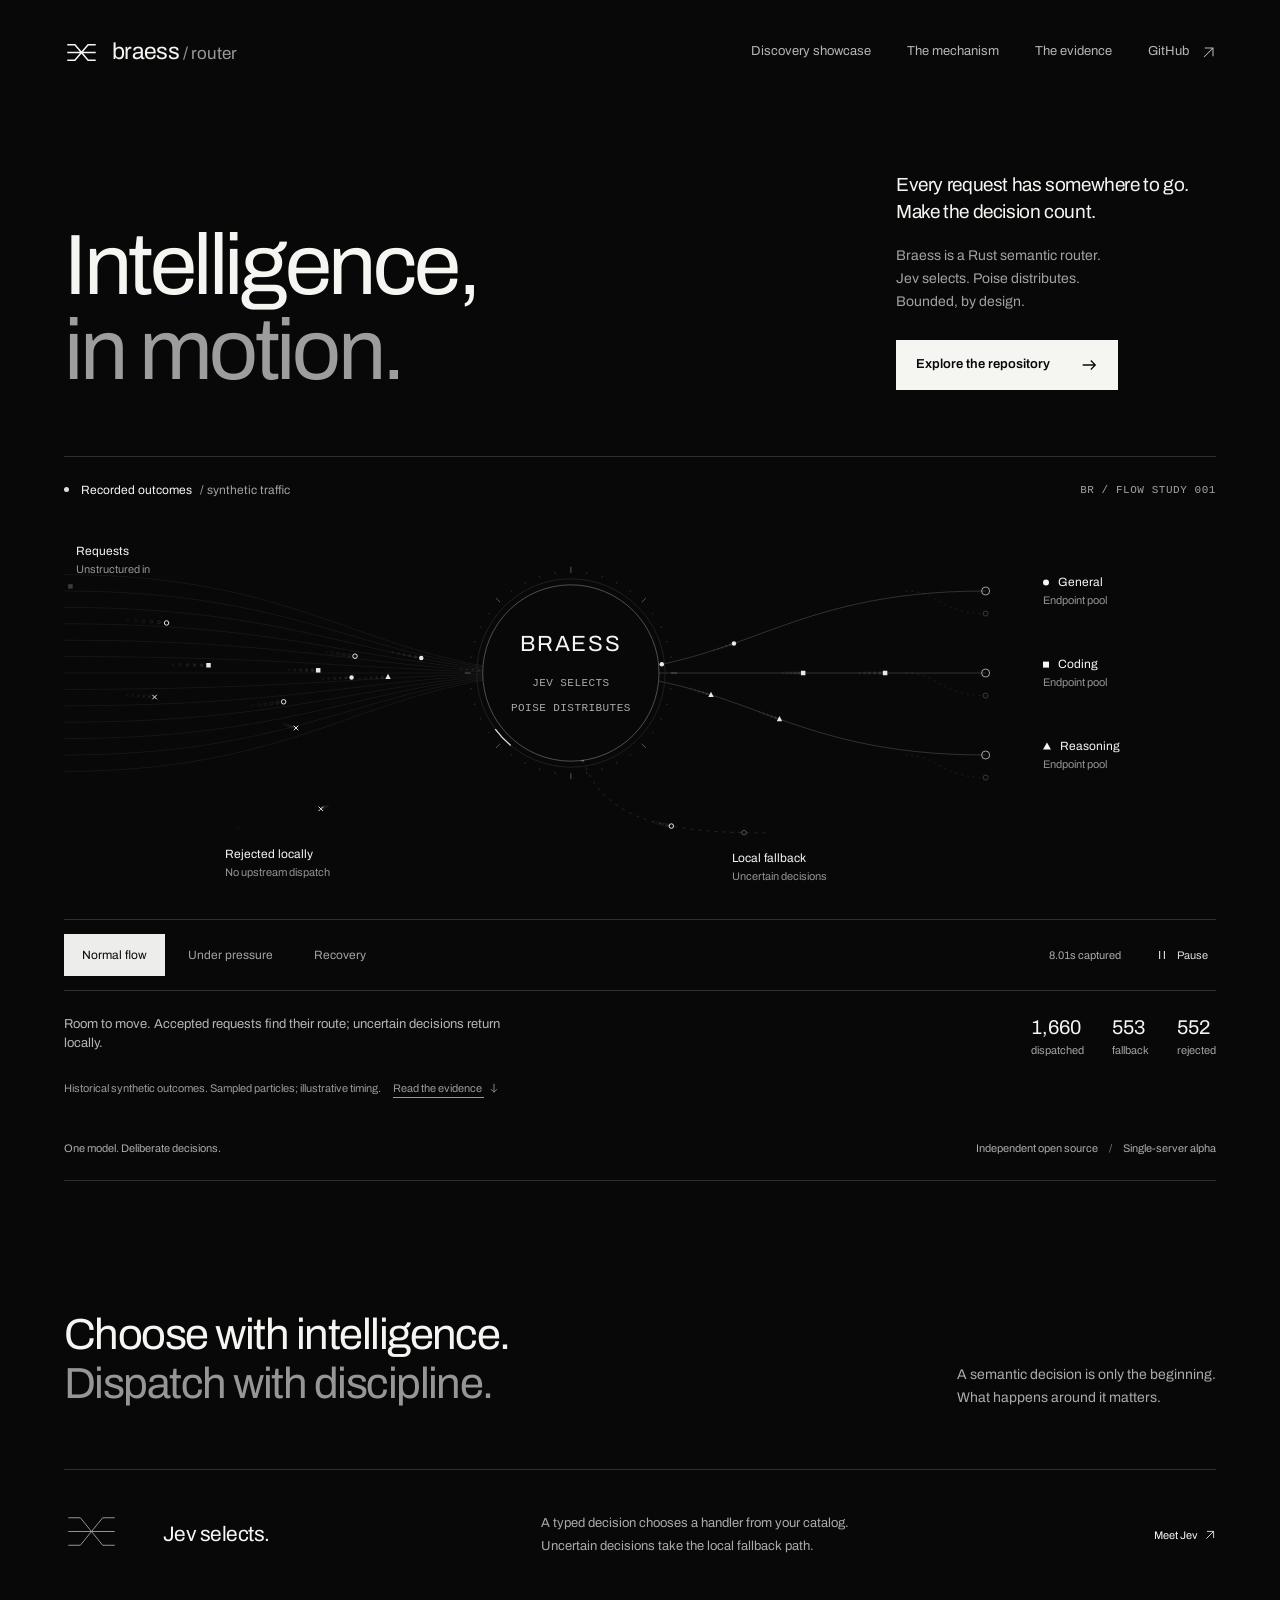
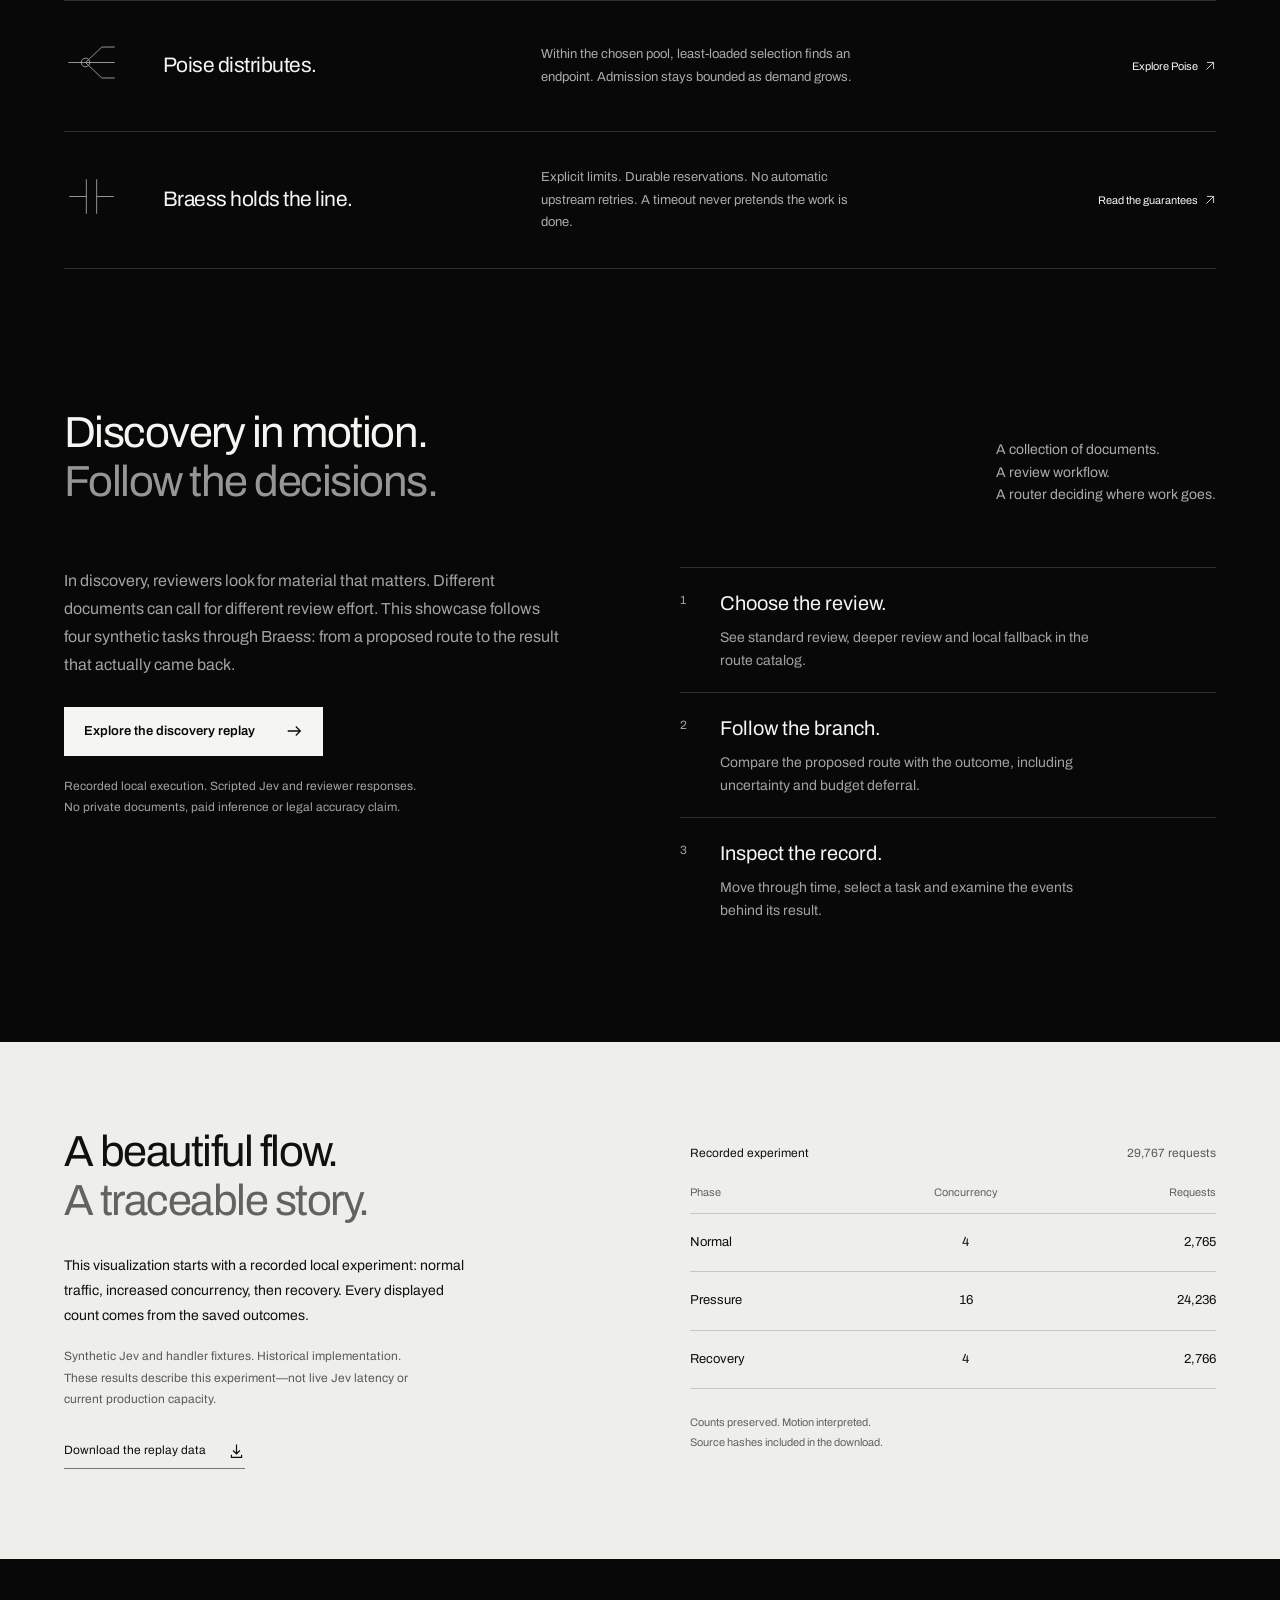
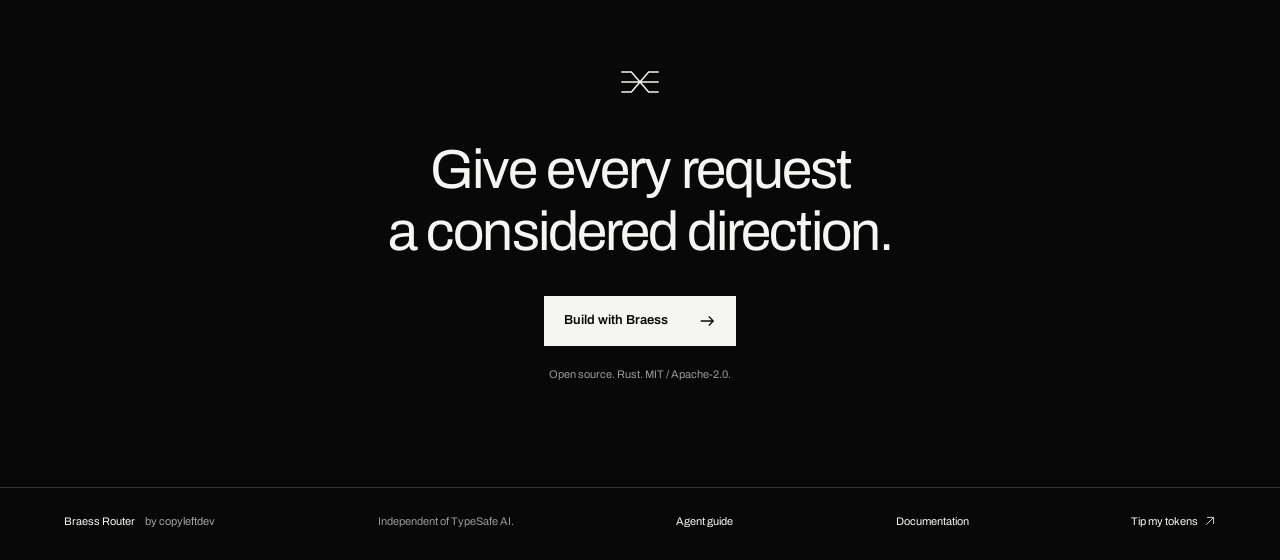
==== commit ed28cb03: "Add public discovery showcase and guided synthetic replay" ====
--- a/site/index.html
+++ b/site/index.html
@@ -90,7 +90,7 @@
 <a class="skip" href="#main">Skip to content</a>
 <header class="masthead wrap">
 <a class="brand" href="#" aria-label="Braess Router home"><svg viewBox="0 0 32 32" aria-hidden="true"><path d="M3 9h7l12 14h7M3 23h7L22 9h7M3 16h26"/></svg><span>braess<span class="brand-light"> / router</span></span></a>
-<nav aria-label="Main navigation"><a href="#mechanism">The mechanism</a><a href="#evidence">The evidence</a><a class="nav-github" href="https://github.com/copyleftdev/braess-router">GitHub <svg viewBox="0 0 20 20" aria-hidden="true"><path d="M4 16 16 4M5 4h11v11"/></svg></a></nav>
+<nav aria-label="Main navigation"><a href="#discovery">Discovery showcase</a><a href="#mechanism">The mechanism</a><a href="#evidence">The evidence</a><a class="nav-github" href="https://github.com/copyleftdev/braess-router">GitHub <svg viewBox="0 0 20 20" aria-hidden="true"><path d="M4 16 16 4M5 4h11v11"/></svg></a></nav>
 </header>
 <main id="main">
 <section class="hero wrap" aria-labelledby="hero-title">
@@ -119,6 +119,11 @@
 <article><div class="mechanism-glyph" aria-hidden="true"><svg viewBox="0 0 64 64"><path d="M5 32h20m0 0 19-18h15M25 32h34M25 32l19 18h15"/><circle cx="25" cy="32" r="5"/></svg></div><h3>Poise distributes.</h3><p>Within the chosen pool, least-loaded selection finds an endpoint. Admission stays bounded as demand grows.</p><a href="https://github.com/copyleftdev/poise-rs">Explore Poise <svg class="inline-arrow" viewBox="0 0 20 20" aria-hidden="true"><path d="M4 16 16 4M5 4h11v11"/></svg></a></article>
 <article><div class="mechanism-glyph" aria-hidden="true"><svg viewBox="0 0 64 64"><path d="M6 32h20m12 0h20M26 12v40M38 12v40"/></svg></div><h3>Braess holds the line.</h3><p>Explicit limits. Durable reservations. No automatic upstream retries. A timeout never pretends the work is done.</p><a href="https://github.com/copyleftdev/braess-router/blob/main/docs/OPERATIONS.md">Read the guarantees <svg class="inline-arrow" viewBox="0 0 20 20" aria-hidden="true"><path d="M4 16 16 4M5 4h11v11"/></svg></a></article>
 </div></section>
+<section id="discovery" class="discovery wrap" aria-labelledby="discovery-title">
+<div class="section-lead"><h2 id="discovery-title">Discovery in motion.<br><span>Follow the decisions.</span></h2><p>A collection of documents.<br>A review workflow.<br>A router deciding where work goes.</p></div>
+<div class="discovery-body"><div><p>In discovery, reviewers look for material that matters. Different documents can call for different review effort. This showcase follows four synthetic tasks through Braess: from a proposed route to the result that actually came back.</p><a class="button" href="discovery/index.html">Explore the discovery replay <svg viewBox="0 0 20 20" aria-hidden="true"><path d="M3 10h14m-5-5 5 5-5 5"/></svg></a><p class="discovery-scope">Recorded local execution. Scripted Jev and reviewer responses.<br>No private documents, paid inference or legal accuracy claim.</p></div>
+<ol class="discovery-steps"><li><h3>Choose the review.</h3><p>See standard review, deeper review and local fallback in the route catalog.</p></li><li><h3>Follow the branch.</h3><p>Compare the proposed route with the outcome, including uncertainty and budget deferral.</p></li><li><h3>Inspect the record.</h3><p>Move through time, select a task and examine the events behind its result.</p></li></ol></div>
+</section>
 <section id="evidence" class="evidence" aria-labelledby="evidence-title"><div class="wrap evidence-inner"><div><h2 id="evidence-title">A beautiful flow.<br><span>A traceable story.</span></h2><p>This visualization starts with a recorded local experiment: normal traffic, increased concurrency, then recovery. Every displayed count comes from the saved outcomes.</p><p class="evidence-limit">Synthetic Jev and handler fixtures. Historical implementation. These results describe this experiment—not live Jev latency or current production capacity.</p><a class="text-link" href="traffic-data.json" download>Download the replay data <svg viewBox="0 0 20 20" aria-hidden="true"><path d="M10 3v11m-4-4 4 4 4-4M4 15v3h12v-3"/></svg></a></div><div class="evidence-table"><div class="table-title"><span>Recorded experiment</span><span>29,767 requests</span></div><table><caption class="sr-only">Historical synthetic request outcomes by load phase</caption><thead><tr><th scope="col">Phase</th><th scope="col">Concurrency</th><th scope="col">Requests</th></tr></thead><tbody><tr><th scope="row">Normal</th><td>4</td><td>2,765</td></tr><tr><th scope="row">Pressure</th><td>16</td><td>24,236</td></tr><tr><th scope="row">Recovery</th><td>4</td><td>2,766</td></tr></tbody></table><p>Counts preserved. Motion interpreted.<br>Source hashes included in the download.</p></div></div></section>
 <section class="closing wrap"><div class="closing-mark" aria-hidden="true"><svg viewBox="0 0 32 32"><path d="M3 9h7l12 14h7M3 23h7L22 9h7M3 16h26"/></svg></div><h2>Give every request<br>a considered direction.</h2><a class="button" href="https://github.com/copyleftdev/braess-router">Build with Braess <svg viewBox="0 0 20 20" aria-hidden="true"><path d="M3 10h14m-5-5 5 5-5 5"/></svg></a><p>Open source. Rust. MIT / Apache-2.0.</p></section>
 </main><footer class="wrap"><span>Braess Router <span class="muted">by copyleftdev</span></span><p>Independent of TypeSafe AI.</p><a href="llms.txt">Agent guide</a><a href="https://github.com/copyleftdev/braess-router/blob/main/docs/OPERATIONS.md">Documentation</a><a href="https://tokentip.to/@copyleftdev">Tip my tokens <svg class="inline-arrow" viewBox="0 0 20 20" aria-hidden="true"><path d="M4 16 16 4M5 4h11v11"/></svg></a></footer>
--- a/site/style.css
+++ b/site/style.css
@@ -18,3 +18,6 @@
 @media(max-width:650px){.router-label>span:last-child{display:none}.router-word{font-size:14px;margin:0}.replay-label{flex-wrap:wrap;gap:5px}.phase-tabs button{padding-inline:7px}.hero-foot{line-height:1.7}.hero-foot>span:first-child{max-width:125px}.replay-note{font-size:11px}.diagram-label span{font-size:11px}.rejected{max-width:110px}.fallback{left:54%}.mechanism-rows p{font-size:14px}.evidence .evidence-limit{font-size:12px}}
 
 .inline-arrow{width:12px;height:12px;vertical-align:-2px;margin-left:4px}
+
+.discovery{padding-top:30px;padding-bottom:100px}.discovery-body{display:grid;grid-template-columns:1fr 1fr;gap:80px}.discovery-body>div>p{max-width:55ch;font-size:16px;line-height:1.75;color:var(--muted)}.discovery-body .button{margin-top:28px}.discovery-body>div>.discovery-scope{font-size:12px;margin-top:20px}.discovery-steps{margin:0;padding:0;list-style:none;counter-reset:discovery}.discovery-steps li{padding:20px 0 20px 40px;border-top:1px solid var(--line);position:relative;counter-increment:discovery}.discovery-steps li::before{content:counter(discovery);position:absolute;left:0;top:23px;font-size:12px;color:var(--muted)}.discovery-steps h3{font-size:20px;font-weight:400;margin-bottom:8px}.discovery-steps p{font-size:14px;line-height:1.65;color:var(--muted);max-width:48ch}
+@media(max-width:750px){.discovery{padding-top:20px;padding-bottom:65px}.discovery-body{grid-template-columns:1fr;gap:36px}.discovery-body>div>p{font-size:14px}.discovery .button{font-size:12px;gap:16px}.discovery .section-lead{display:block}.discovery .section-lead>p{margin-top:20px}}
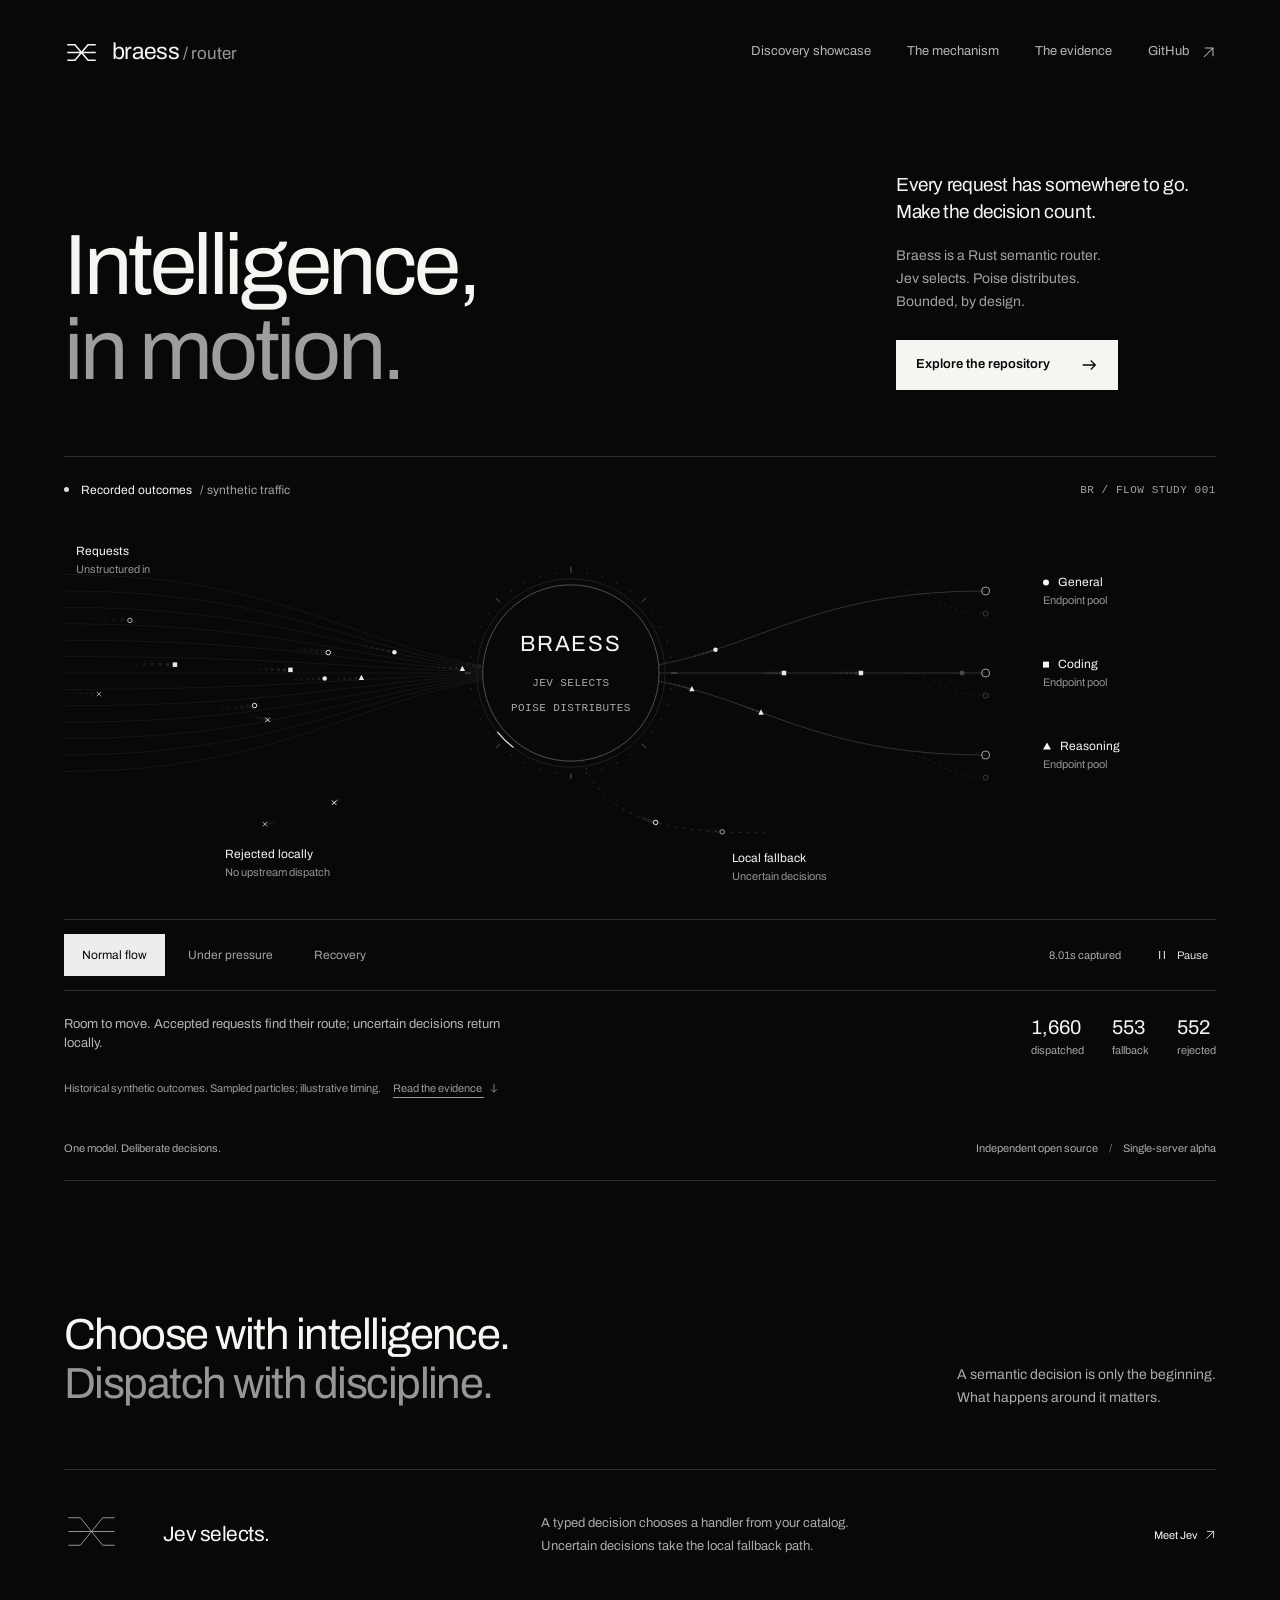
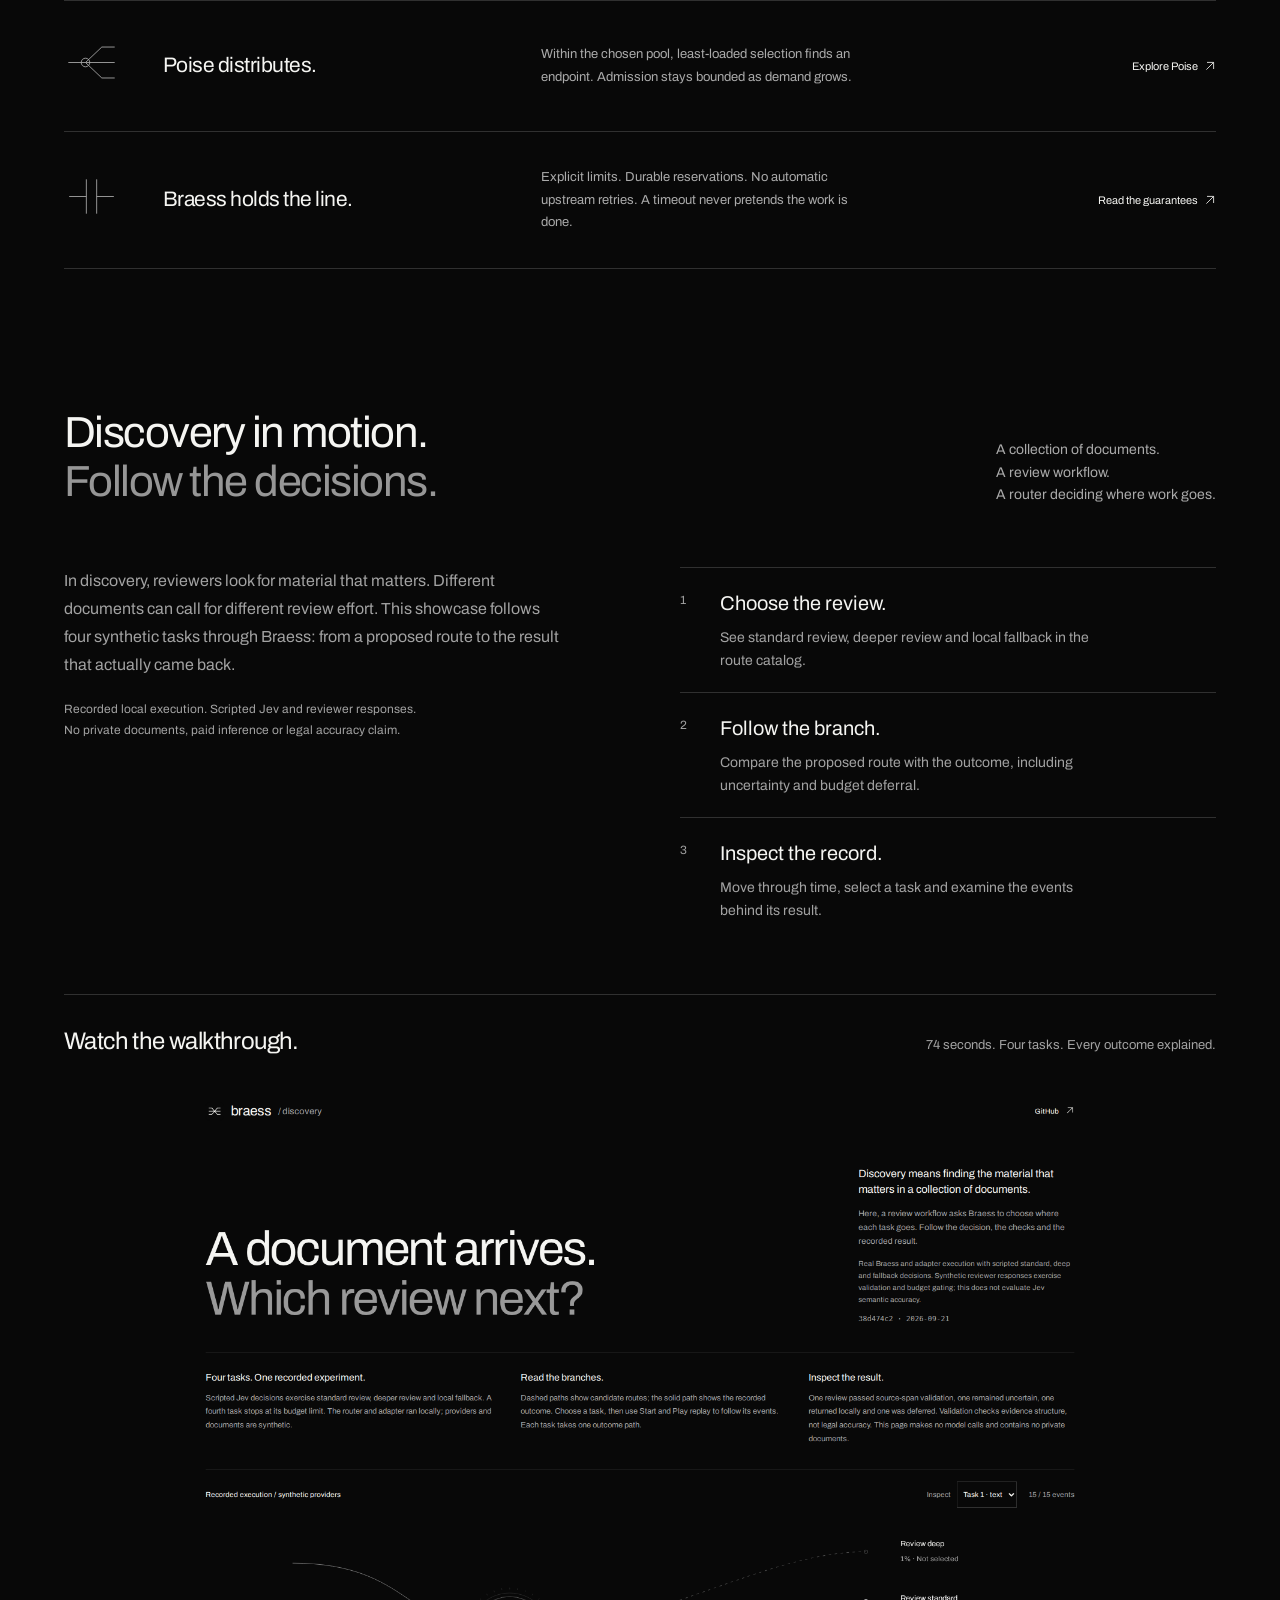
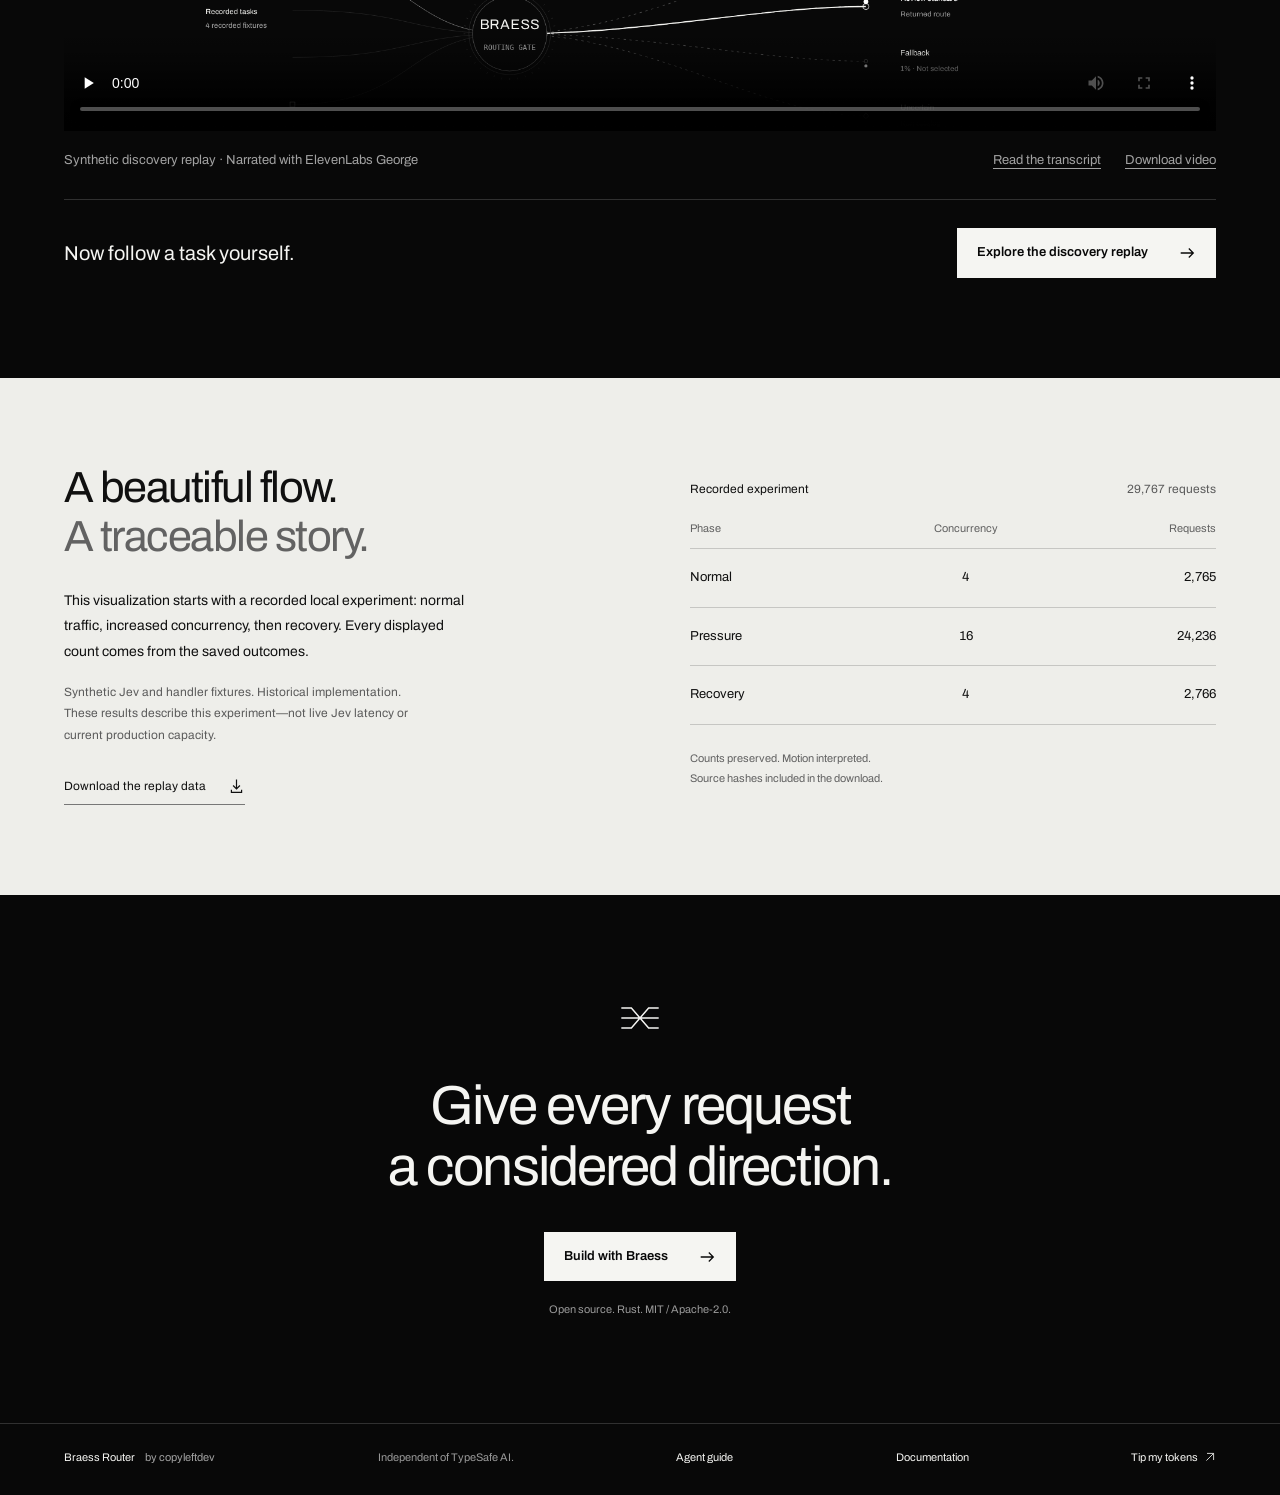
==== commit 205d1cd8: "Embed narrated discovery walkthrough with captions on Pages" ====
--- a/site/index.html
+++ b/site/index.html
@@ -121,8 +121,18 @@
 </div></section>
 <section id="discovery" class="discovery wrap" aria-labelledby="discovery-title">
 <div class="section-lead"><h2 id="discovery-title">Discovery in motion.<br><span>Follow the decisions.</span></h2><p>A collection of documents.<br>A review workflow.<br>A router deciding where work goes.</p></div>
-<div class="discovery-body"><div><p>In discovery, reviewers look for material that matters. Different documents can call for different review effort. This showcase follows four synthetic tasks through Braess: from a proposed route to the result that actually came back.</p><a class="button" href="discovery/index.html">Explore the discovery replay <svg viewBox="0 0 20 20" aria-hidden="true"><path d="M3 10h14m-5-5 5 5-5 5"/></svg></a><p class="discovery-scope">Recorded local execution. Scripted Jev and reviewer responses.<br>No private documents, paid inference or legal accuracy claim.</p></div>
+<div class="discovery-body"><div><p>In discovery, reviewers look for material that matters. Different documents can call for different review effort. This showcase follows four synthetic tasks through Braess: from a proposed route to the result that actually came back.</p><p class="discovery-scope">Recorded local execution. Scripted Jev and reviewer responses.<br>No private documents, paid inference or legal accuracy claim.</p></div>
 <ol class="discovery-steps"><li><h3>Choose the review.</h3><p>See standard review, deeper review and local fallback in the route catalog.</p></li><li><h3>Follow the branch.</h3><p>Compare the proposed route with the outcome, including uncertainty and budget deferral.</p></li><li><h3>Inspect the record.</h3><p>Move through time, select a task and examine the events behind its result.</p></li></ol></div>
+<div class="discovery-film" aria-labelledby="film-title">
+<div class="film-intro"><h3 id="film-title">Watch the walkthrough.</h3><p>74 seconds. Four tasks. Every outcome explained.</p></div>
+<video controls playsinline preload="none" width="1920" height="1080" poster="discovery/media/poster.png" aria-labelledby="film-title" aria-describedby="film-scope">
+<source src="discovery/media/walkthrough.mp4" type="video/mp4">
+<track kind="captions" src="discovery/media/walkthrough.vtt" srclang="en" label="English" default>
+Your browser does not support this video. <a href="discovery/media/walkthrough.mp4">Download the walkthrough</a> or <a href="discovery/media/transcript.txt">read the transcript</a>.
+</video>
+<div class="film-details"><p id="film-scope">Synthetic discovery replay · Narrated with ElevenLabs George</p><div><a href="discovery/media/transcript.txt">Read the transcript</a><a href="discovery/media/walkthrough.mp4" download>Download video</a></div></div>
+<div class="film-next"><p>Now follow a task yourself.</p><a class="button" href="discovery/index.html">Explore the discovery replay <svg viewBox="0 0 20 20" aria-hidden="true"><path d="M3 10h14m-5-5 5 5-5 5"/></svg></a></div>
+</div>
 </section>
 <section id="evidence" class="evidence" aria-labelledby="evidence-title"><div class="wrap evidence-inner"><div><h2 id="evidence-title">A beautiful flow.<br><span>A traceable story.</span></h2><p>This visualization starts with a recorded local experiment: normal traffic, increased concurrency, then recovery. Every displayed count comes from the saved outcomes.</p><p class="evidence-limit">Synthetic Jev and handler fixtures. Historical implementation. These results describe this experiment—not live Jev latency or current production capacity.</p><a class="text-link" href="traffic-data.json" download>Download the replay data <svg viewBox="0 0 20 20" aria-hidden="true"><path d="M10 3v11m-4-4 4 4 4-4M4 15v3h12v-3"/></svg></a></div><div class="evidence-table"><div class="table-title"><span>Recorded experiment</span><span>29,767 requests</span></div><table><caption class="sr-only">Historical synthetic request outcomes by load phase</caption><thead><tr><th scope="col">Phase</th><th scope="col">Concurrency</th><th scope="col">Requests</th></tr></thead><tbody><tr><th scope="row">Normal</th><td>4</td><td>2,765</td></tr><tr><th scope="row">Pressure</th><td>16</td><td>24,236</td></tr><tr><th scope="row">Recovery</th><td>4</td><td>2,766</td></tr></tbody></table><p>Counts preserved. Motion interpreted.<br>Source hashes included in the download.</p></div></div></section>
 <section class="closing wrap"><div class="closing-mark" aria-hidden="true"><svg viewBox="0 0 32 32"><path d="M3 9h7l12 14h7M3 23h7L22 9h7M3 16h26"/></svg></div><h2>Give every request<br>a considered direction.</h2><a class="button" href="https://github.com/copyleftdev/braess-router">Build with Braess <svg viewBox="0 0 20 20" aria-hidden="true"><path d="M3 10h14m-5-5 5 5-5 5"/></svg></a><p>Open source. Rust. MIT / Apache-2.0.</p></section>
--- a/site/style.css
+++ b/site/style.css
@@ -21,3 +21,6 @@
 
 .discovery{padding-top:30px;padding-bottom:100px}.discovery-body{display:grid;grid-template-columns:1fr 1fr;gap:80px}.discovery-body>div>p{max-width:55ch;font-size:16px;line-height:1.75;color:var(--muted)}.discovery-body .button{margin-top:28px}.discovery-body>div>.discovery-scope{font-size:12px;margin-top:20px}.discovery-steps{margin:0;padding:0;list-style:none;counter-reset:discovery}.discovery-steps li{padding:20px 0 20px 40px;border-top:1px solid var(--line);position:relative;counter-increment:discovery}.discovery-steps li::before{content:counter(discovery);position:absolute;left:0;top:23px;font-size:12px;color:var(--muted)}.discovery-steps h3{font-size:20px;font-weight:400;margin-bottom:8px}.discovery-steps p{font-size:14px;line-height:1.65;color:var(--muted);max-width:48ch}
 @media(max-width:750px){.discovery{padding-top:20px;padding-bottom:65px}.discovery-body{grid-template-columns:1fr;gap:36px}.discovery-body>div>p{font-size:14px}.discovery .button{font-size:12px;gap:16px}.discovery .section-lead{display:block}.discovery .section-lead>p{margin-top:20px}}
+
+.discovery-film{margin-top:52px;border-top:1px solid var(--line);padding-top:28px}.film-intro{display:flex;justify-content:space-between;align-items:baseline;gap:20px;margin-bottom:24px}.film-intro h3{font-size:24px;font-weight:400;letter-spacing:-.025em}.film-intro p,.film-details{font-size:13px;color:var(--muted)}.discovery-film video{display:block;width:100%;height:auto;aspect-ratio:16/9;background:var(--bg)}.discovery-film video:focus-visible{outline:2px solid var(--ink);outline-offset:6px}.film-details{display:flex;justify-content:space-between;gap:20px;padding-top:18px;line-height:1.7}.film-details>div{display:flex;gap:24px}.film-details a{text-decoration:underline;text-underline-offset:4px}.film-next{display:flex;align-items:center;justify-content:space-between;gap:24px;border-top:1px solid var(--line);margin-top:28px;padding-top:28px}.film-next p{font-size:20px}
+@media(max-width:750px){.discovery-film{margin-top:36px}.film-intro,.film-details,.film-next{display:block}.film-intro p{margin-top:12px}.film-details>div{margin-top:14px}.film-next .button{margin-top:18px}.film-next p{font-size:18px}}
